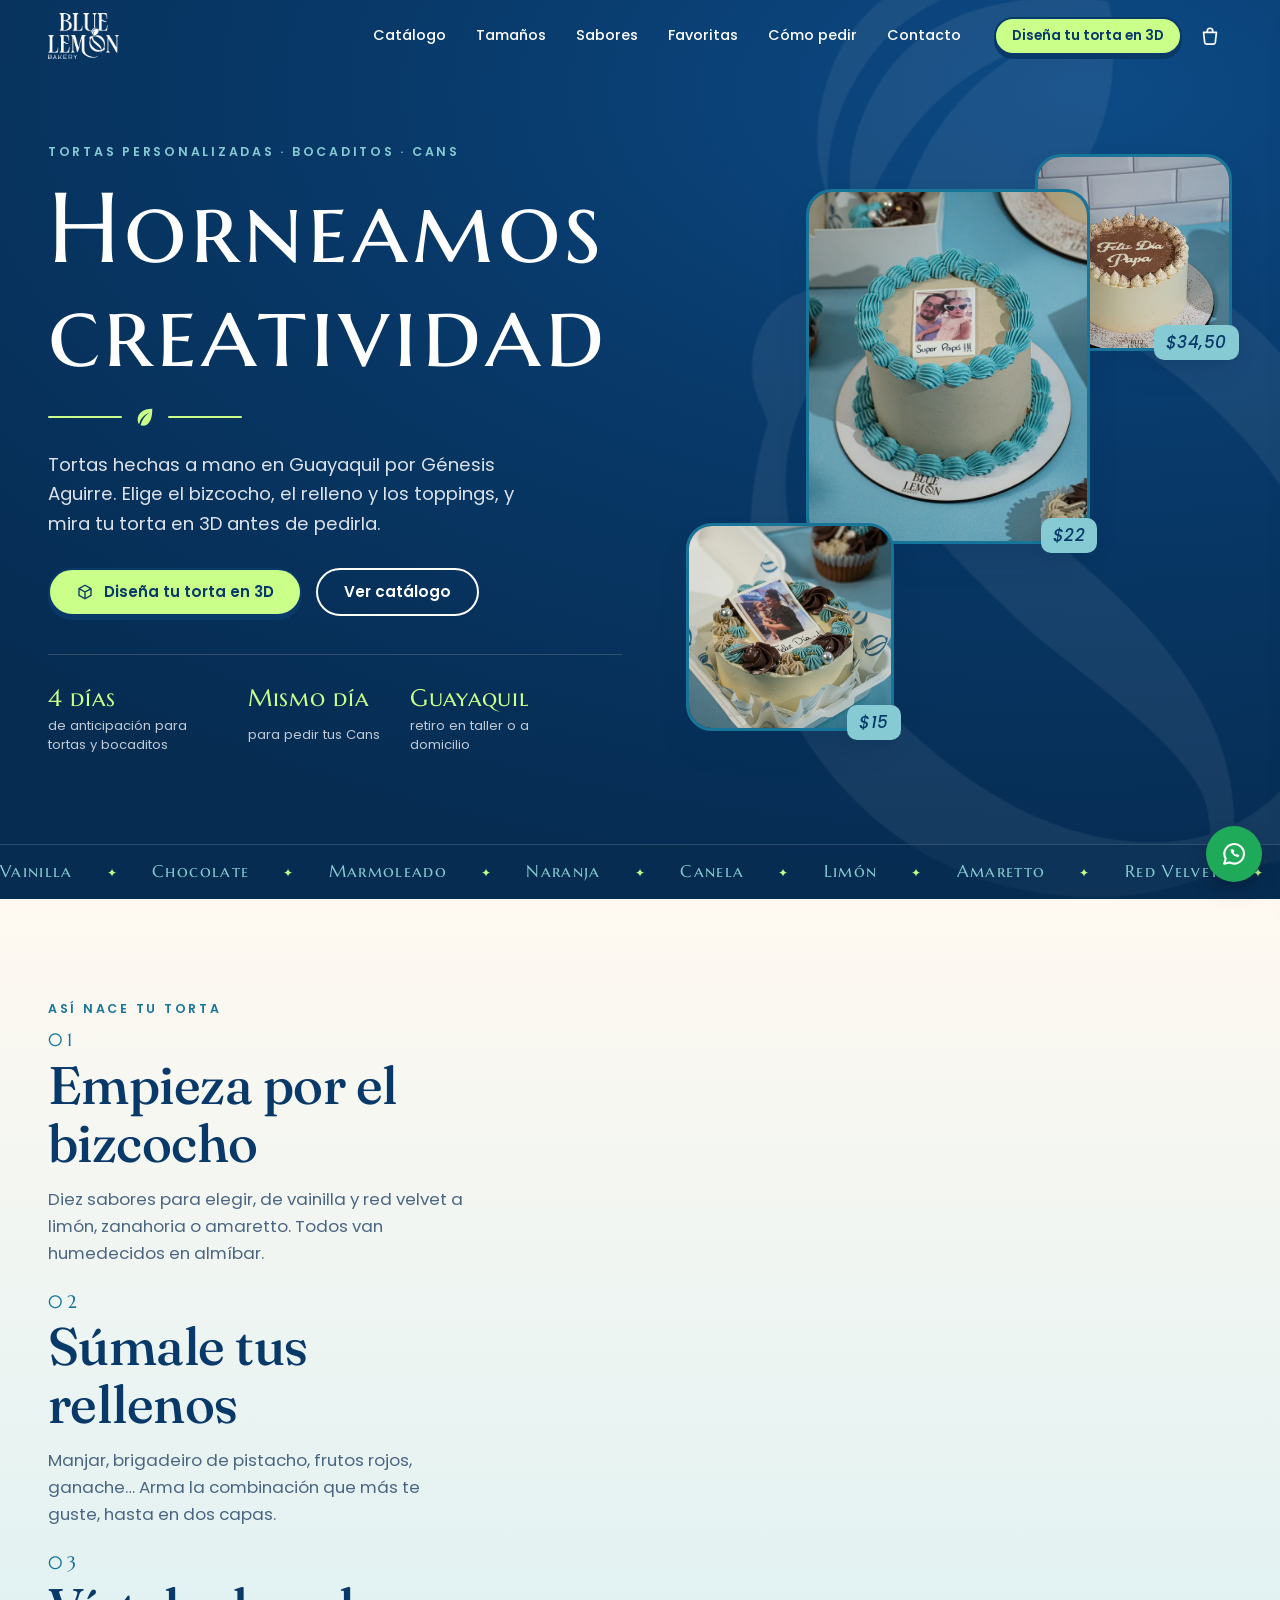
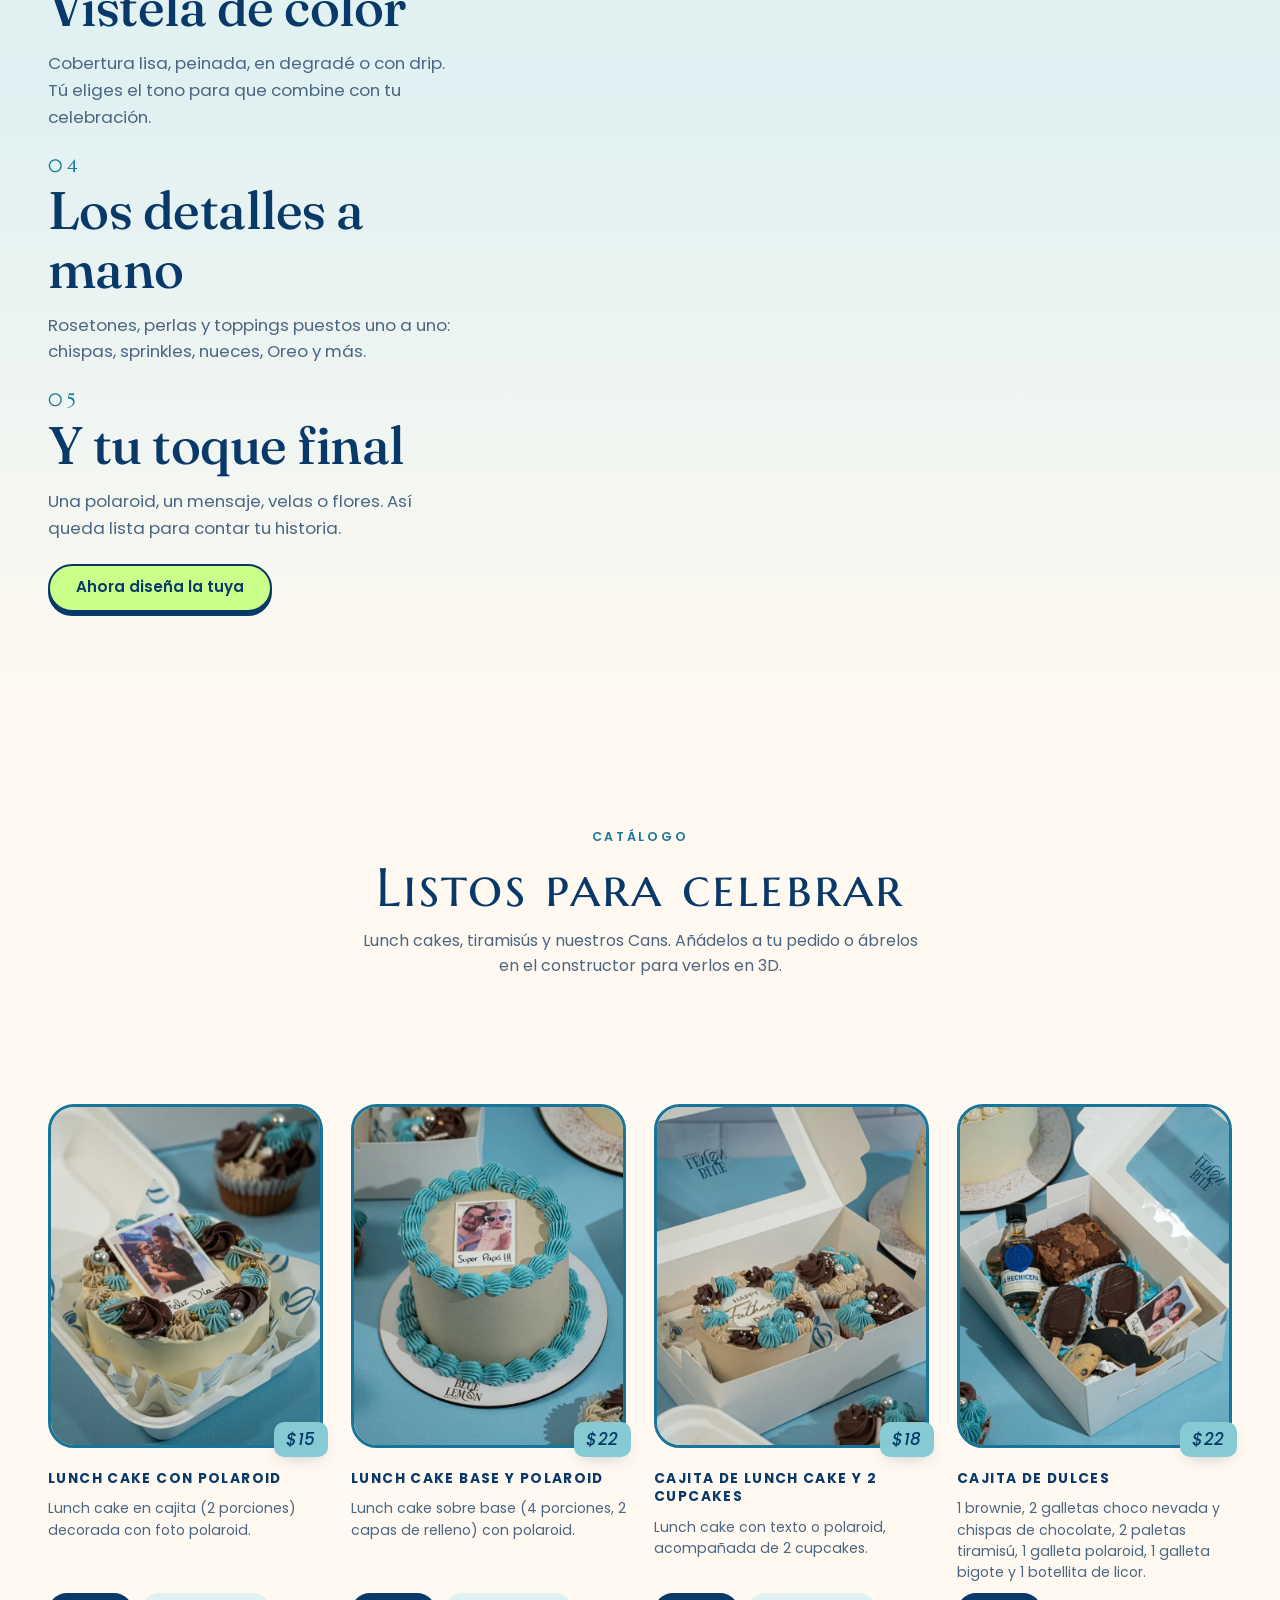
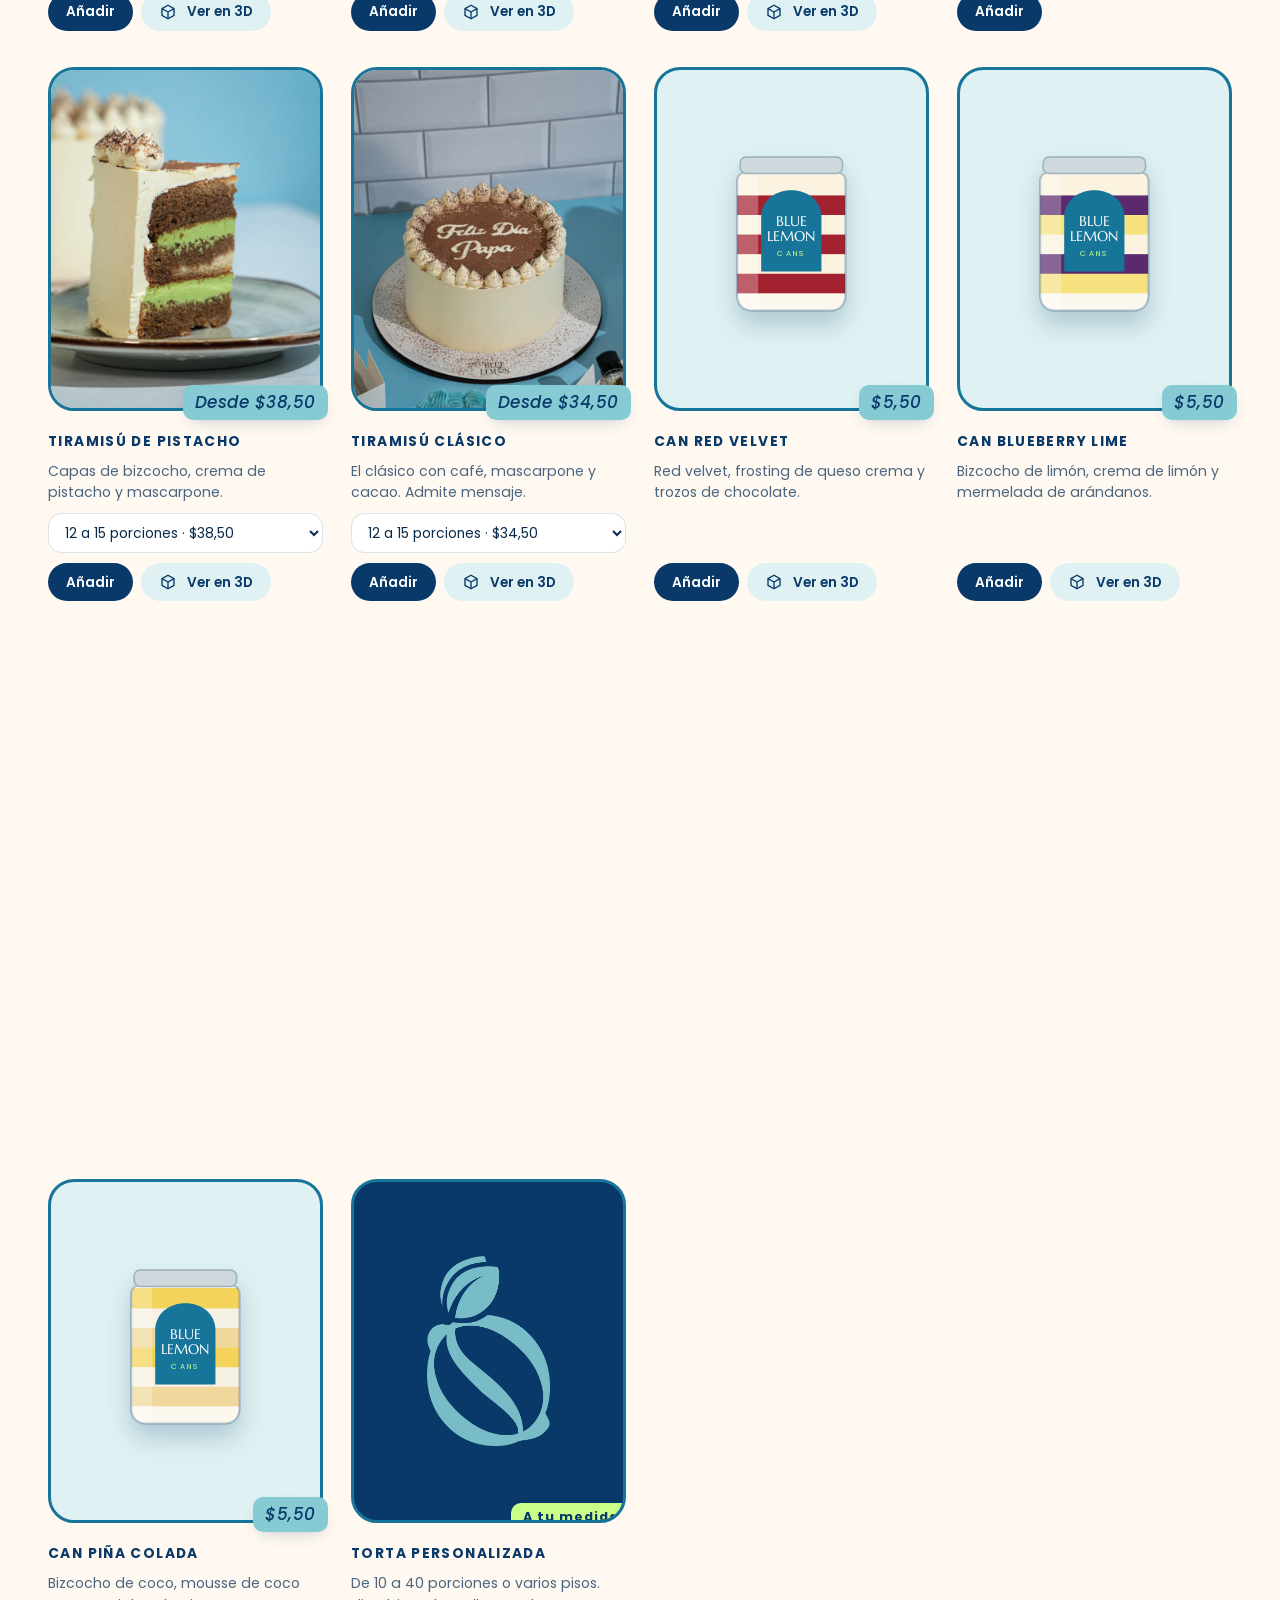
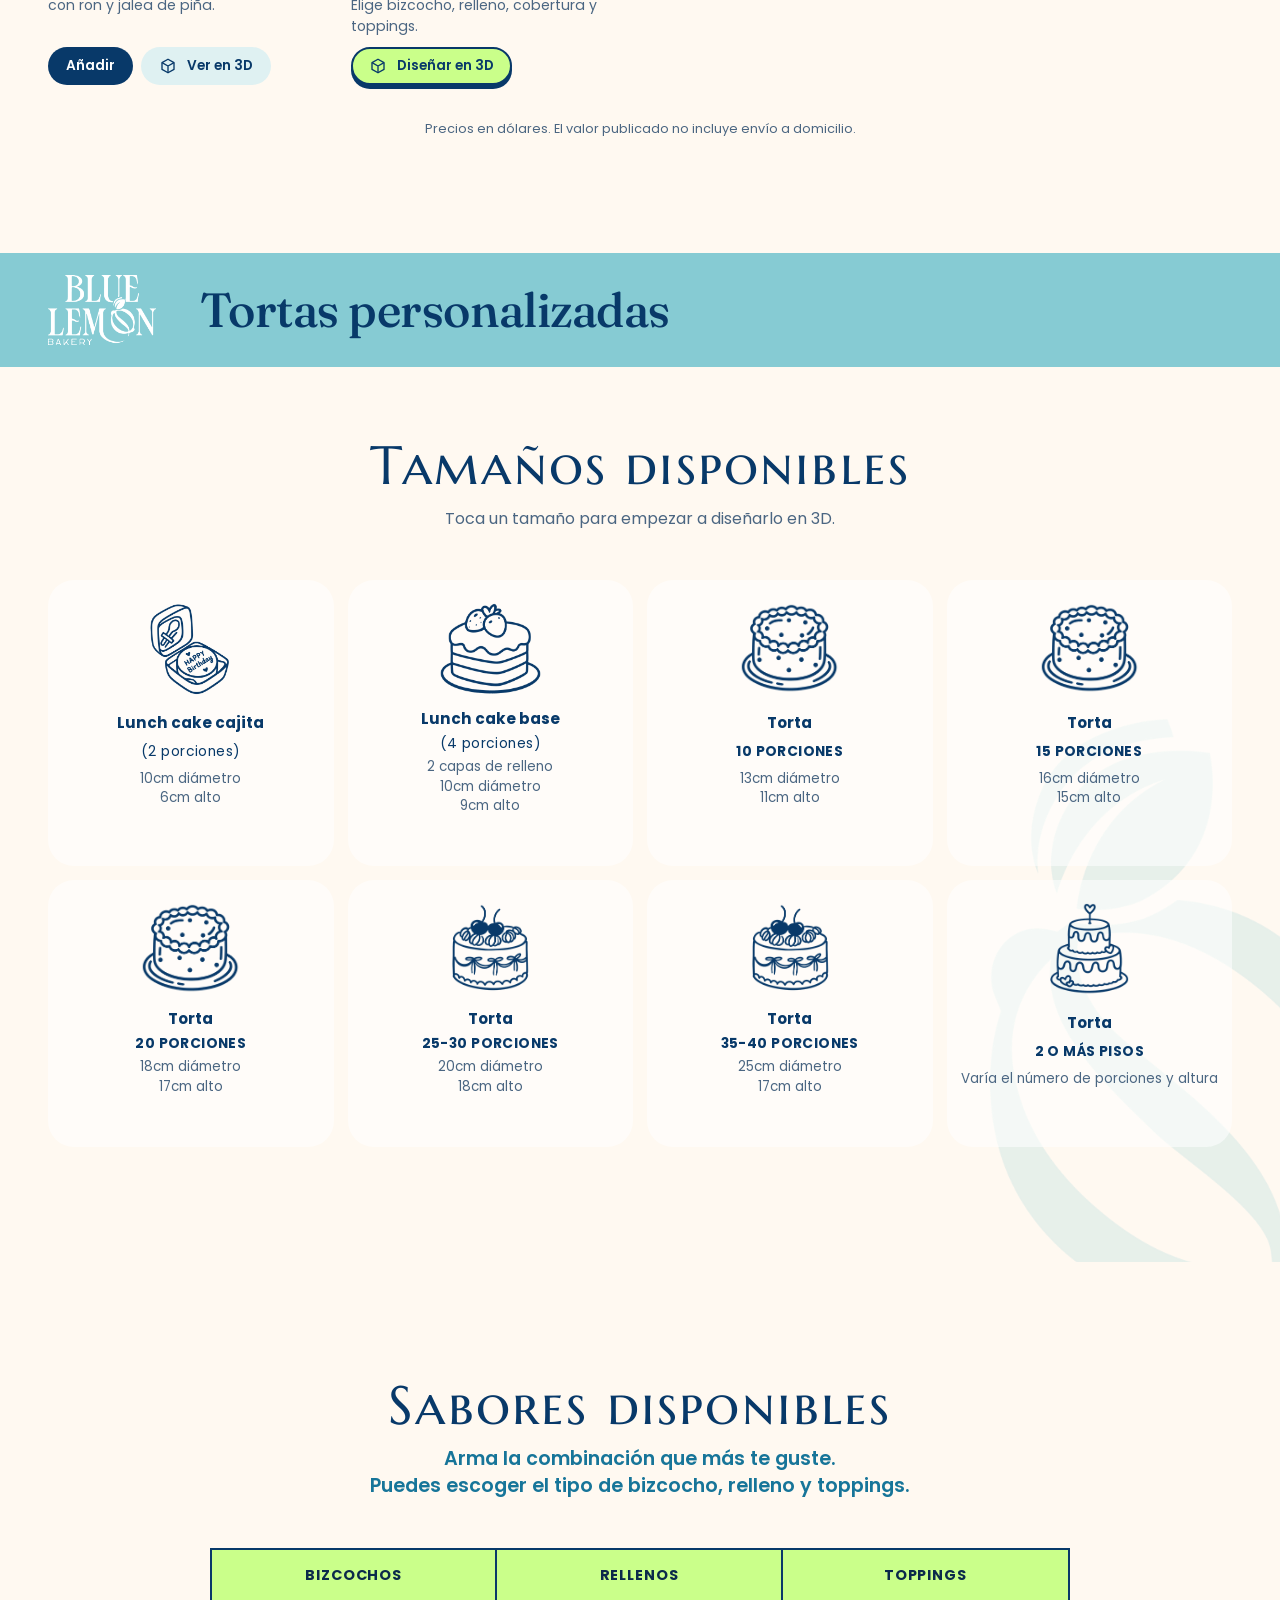
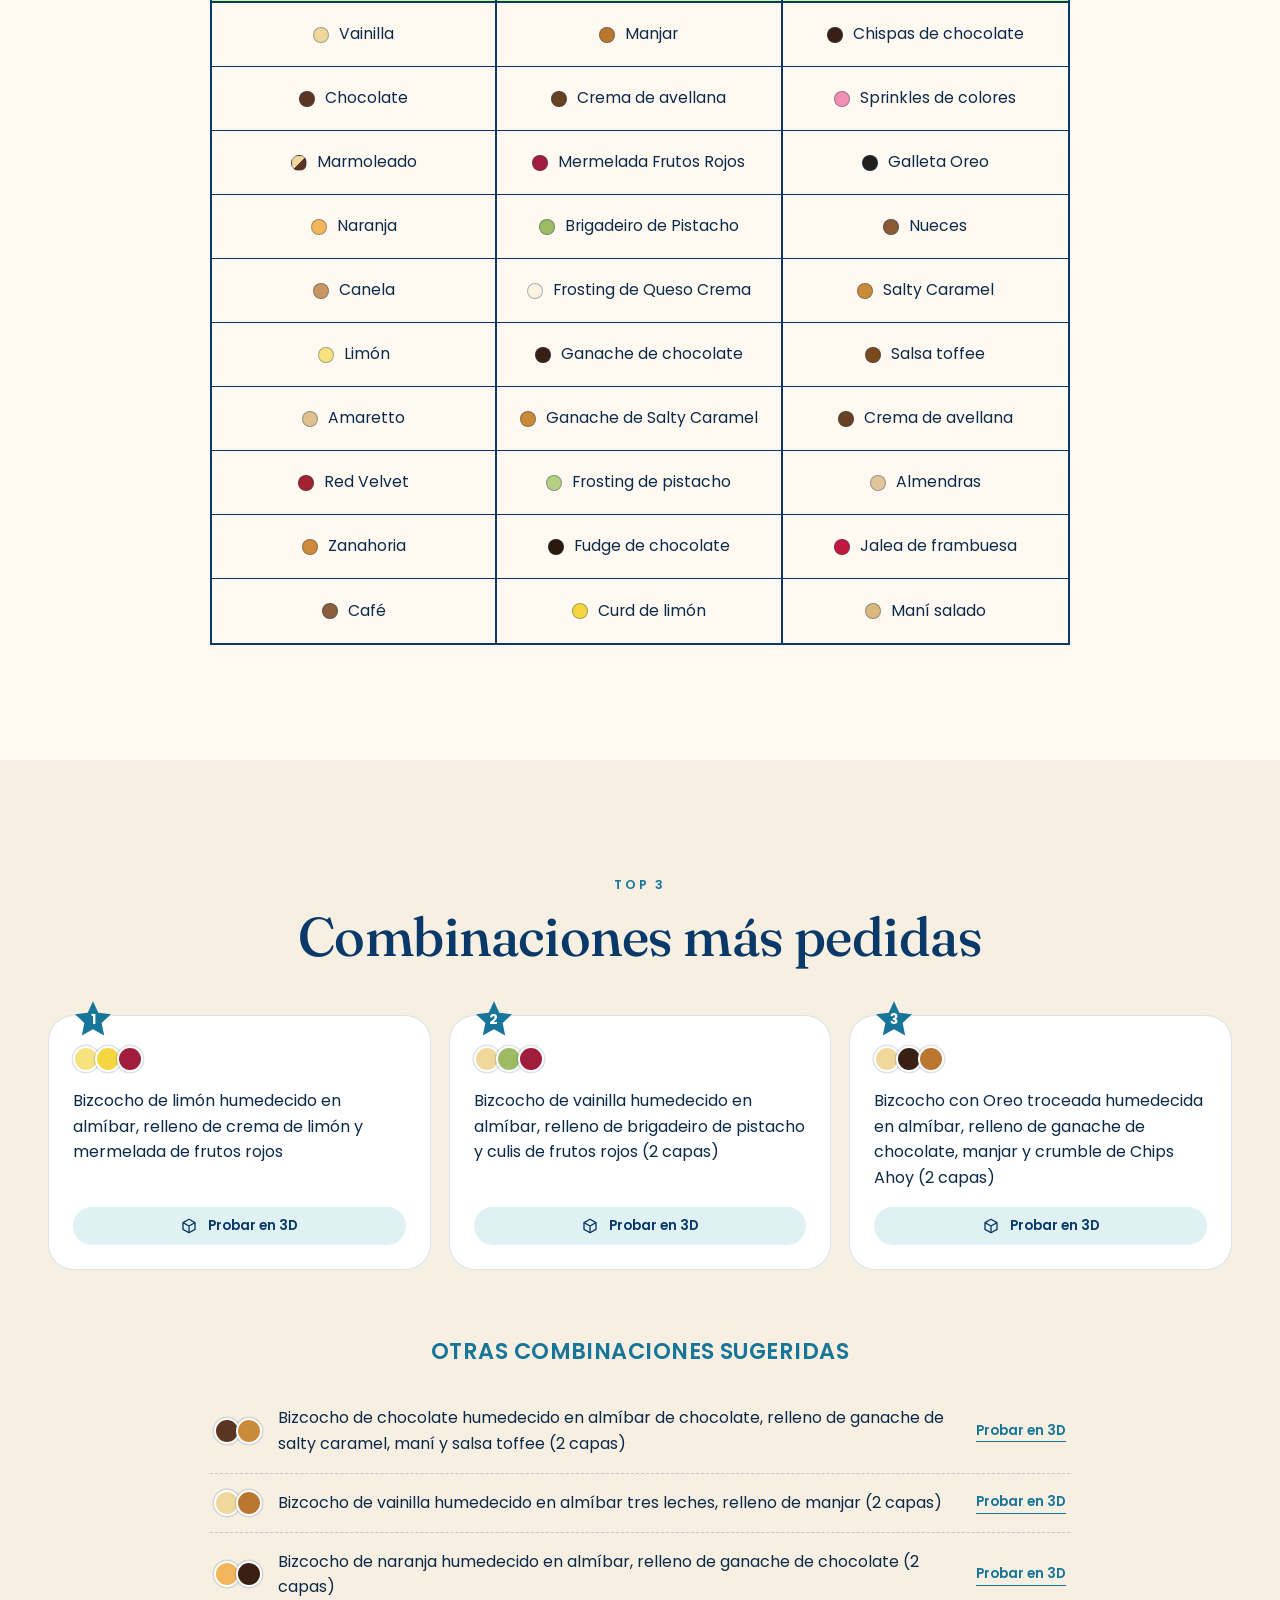
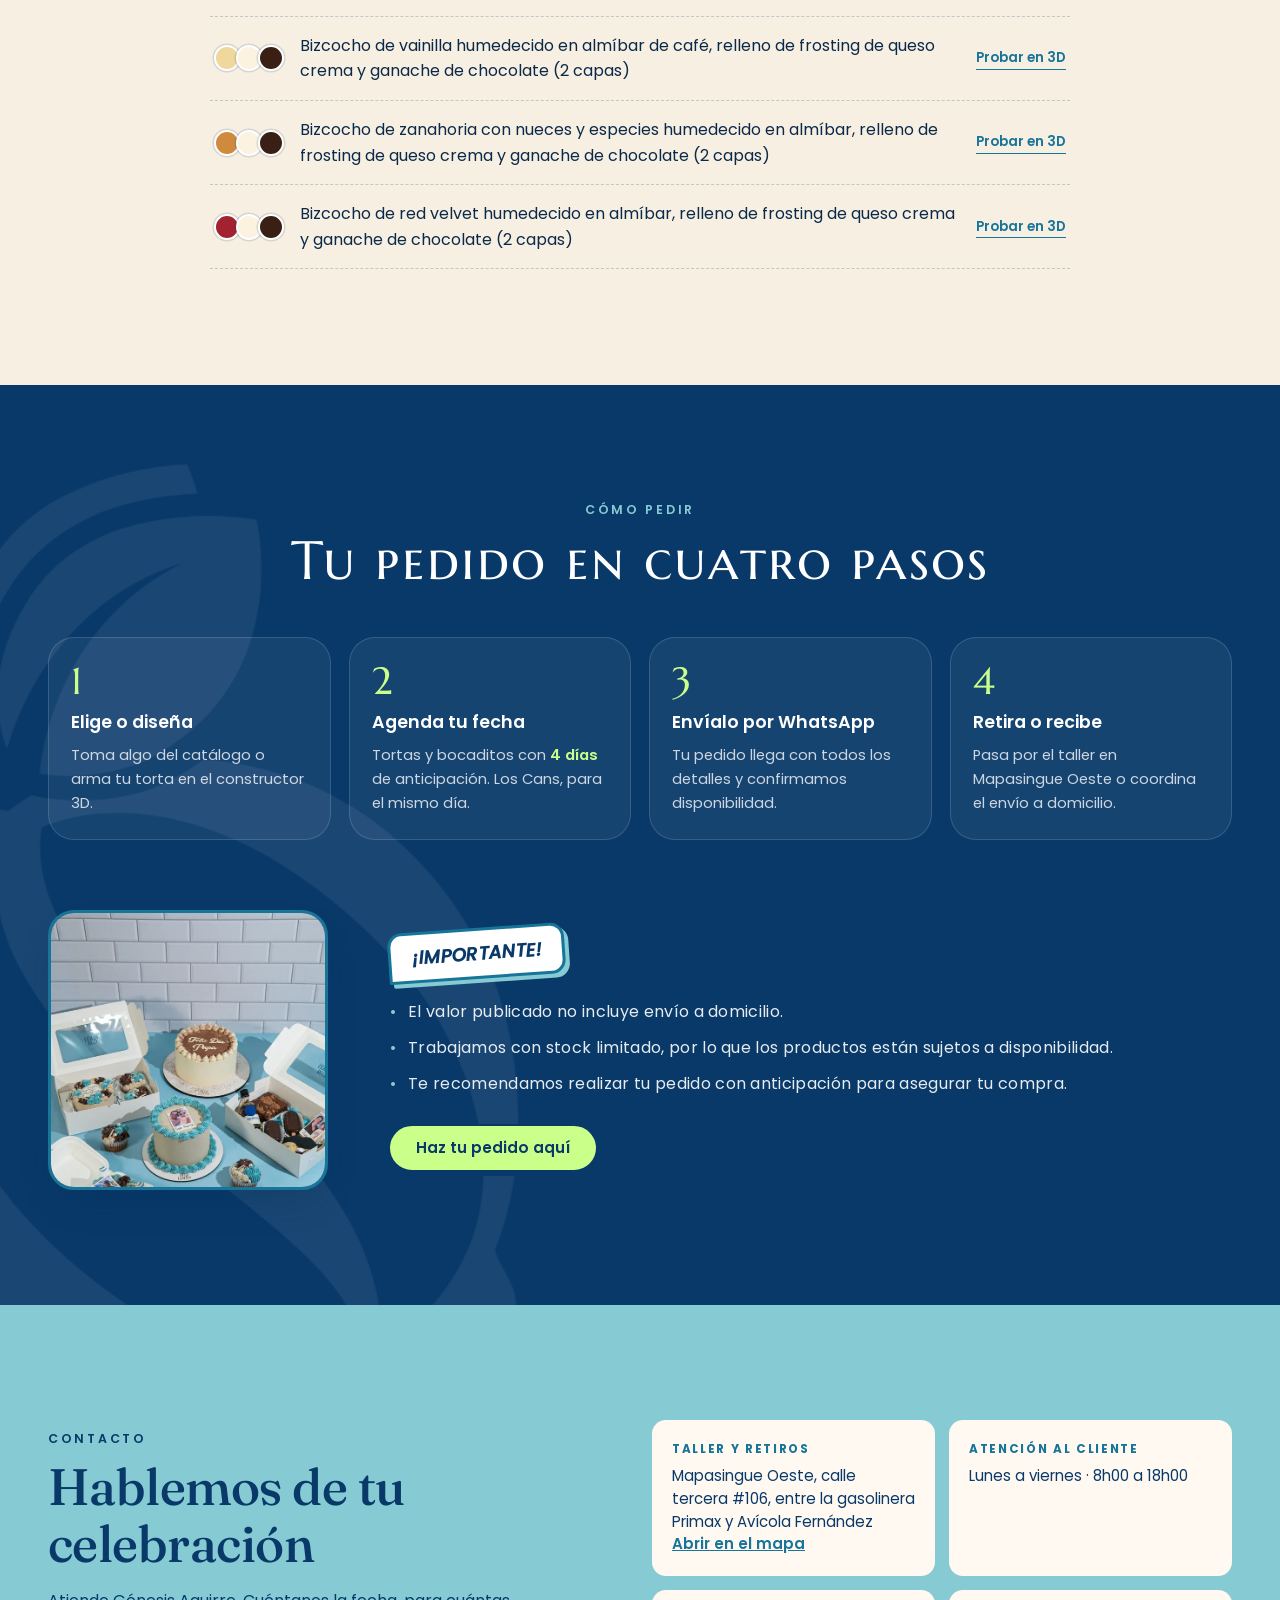
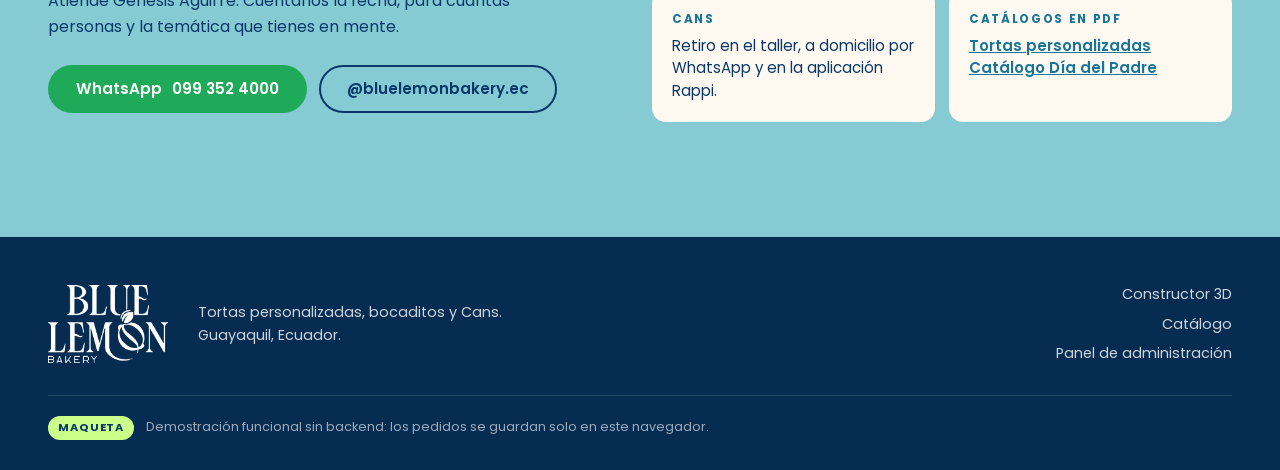
==== index.html @ b4bb8fca "Maqueta web de Blue Lemon Bakery: sitio, constructor 3D y panel admin Sitio estático sin backend par" ====
<!doctype html>
<html lang="es">
<head>
  <meta charset="utf-8">
  <meta name="viewport" content="width=device-width, initial-scale=1, viewport-fit=cover">
  <title>Blue Lemon Bakery · Tortas personalizadas en Guayaquil</title>
  <meta name="description" content="Tortas personalizadas, bocaditos y Cans hechos a mano en Guayaquil. Diseña tu torta en 3D y pídela por WhatsApp.">
  <meta name="theme-color" content="#083969">
  <meta property="og:title" content="Blue Lemon Bakery · Tortas personalizadas">
  <meta property="og:description" content="Diseña tu torta en 3D: bizcocho, relleno, cobertura y toppings. Guayaquil, Ecuador.">
  <meta property="og:image" content="assets/img/foto-coleccion.webp">
  <link rel="icon" href="assets/img/favicon.png">
  <link rel="stylesheet" href="assets/css/fonts.css">
  <link rel="stylesheet" href="assets/css/base.css">
  <link rel="stylesheet" href="assets/css/site.css">
  <script type="importmap">{ "imports": { "three": "./vendor/three/three.module.min.js" } }</script>
</head>
<body>
  <a class="sr-only" href="#catalogo">Saltar al catálogo</a>

  <header class="site-header" data-overlay>
    <div class="wrap">
      <a class="brand" href="index.html" aria-label="Blue Lemon Bakery, inicio">
        <img class="logo-white" src="assets/img/logo-white.png" alt="Blue Lemon Bakery" width="71" height="46">
        <img class="logo-navy" src="assets/img/logo-navy.png" alt="" width="71" height="46">
      </a>
      <nav class="nav" aria-label="Principal">
        <a href="#catalogo">Catálogo</a>
        <a href="#tamanos">Tamaños</a>
        <a href="#sabores">Sabores</a>
        <a href="#combinaciones">Favoritas</a>
        <a href="#pedir">Cómo pedir</a>
        <a href="#contacto">Contacto</a>
        <a class="btn btn-lime nav-cta" href="constructor.html">Diseña tu torta en 3D</a>
      </nav>
      <div class="header-actions">
        <a class="btn btn-lime btn-sm header-cta" href="constructor.html">Diseña tu torta en 3D</a>
        <button class="icon-btn" data-open-cart aria-label="Ver tu pedido">
          <svg viewBox="0 0 24 24" fill="none" stroke="currentColor" stroke-width="1.8" stroke-linecap="round" stroke-linejoin="round"><path d="M5 8h14l-1.2 11a2 2 0 0 1-2 1.8H8.2a2 2 0 0 1-2-1.8z"/><path d="M9 8V6.5a3 3 0 0 1 6 0V8"/></svg>
          <span class="cart-count" data-cart-count></span>
        </button>
        <button class="icon-btn menu-toggle" aria-label="Abrir menú" aria-expanded="false">
          <svg viewBox="0 0 24 24" fill="none" stroke="currentColor" stroke-width="2" stroke-linecap="round"><path d="M4 7h16M4 12h16M4 17h16"/></svg>
        </button>
      </div>
    </div>
  </header>

  <main>
    <!-- Portada -->
    <section class="hero" id="inicio">
      <img class="hero-mark" src="assets/img/mark-white.png" alt="" aria-hidden="true" data-parallax="0.18">
      <div class="wrap hero-grid">
        <div class="hero-copy">
          <p class="eyebrow hero-eyebrow">Tortas personalizadas · Bocaditos · Cans</p>
          <h1 class="caps">Horneamos<br>creatividad</h1>
          <div class="divider" aria-hidden="true">
            <svg viewBox="0 0 24 24" fill="currentColor"><path d="M20 3C10 3 4 8 4 15c0 2 .6 3.6 1.5 5C7 14 11 9.5 17 7c-5 3.5-8.5 8-9.8 14 .9.3 1.8.5 2.8.5 6 0 10-6 10-18.5z"/></svg>
          </div>
          <p class="hero-lead">Tortas hechas a mano en Guayaquil por Génesis Aguirre. Elige el bizcocho, el relleno y los toppings, y mira tu torta en 3D antes de pedirla.</p>
          <div class="hero-cta">
            <a class="btn btn-lime" href="constructor.html">
              <svg viewBox="0 0 24 24" fill="none" stroke="currentColor" stroke-width="1.8" stroke-linejoin="round"><path d="M12 3l8 4.5v9L12 21l-8-4.5v-9z"/><path d="M4 7.5l8 4.5 8-4.5M12 12v9"/></svg>
              Diseña tu torta en 3D
            </a>
            <a class="btn btn-ghost" href="#catalogo">Ver catálogo</a>
          </div>
          <ul class="hero-facts">
            <li><strong data-setting="anticipacion">4 días</strong><span>de anticipación para tortas y bocaditos</span></li>
            <li><strong>Mismo día</strong><span>para pedir tus Cans</span></li>
            <li><strong>Guayaquil</strong><span>retiro en taller o a domicilio</span></li>
          </ul>
        </div>
        <div class="hero-collage" aria-hidden="true">
          <figure class="frame frame-a" data-parallax="-0.06"><img src="assets/img/foto-lunchcake-base.webp" alt="" width="676" height="1200"><span class="price-tag">$22</span></figure>
          <figure class="frame frame-b" data-parallax="0.1"><img src="assets/img/foto-tiramisu-clasico.webp" alt="" width="676" height="1200"><span class="price-tag">$34,50</span></figure>
          <figure class="frame frame-c" data-parallax="-0.14"><img src="assets/img/foto-lunchcake-polaroid.webp" alt="" width="676" height="1200"><span class="price-tag">$15</span></figure>
        </div>
      </div>
      <div class="marquee" aria-hidden="true"><div class="marquee-track" id="marquee"></div></div>
    </section>

    <!-- Historia con scroll: la torta se arma en 3D -->
    <section class="story" id="como-nace" aria-label="Así nace tu torta">
      <div class="story-sticky">
        <div class="story-stage"><canvas id="story-canvas" aria-hidden="true"></canvas></div>
        <div class="wrap story-copy">
          <p class="eyebrow">Así nace tu torta</p>
          <div class="story-steps">
            <article class="story-step is-active">
              <span class="story-n caps">01</span>
              <h2 class="serif">Empieza por el bizcocho</h2>
              <p>Diez sabores para elegir, de vainilla y red velvet a limón, zanahoria o amaretto. Todos van humedecidos en almíbar.</p>
            </article>
            <article class="story-step">
              <span class="story-n caps">02</span>
              <h2 class="serif">Súmale tus rellenos</h2>
              <p>Manjar, brigadeiro de pistacho, frutos rojos, ganache… Arma la combinación que más te guste, hasta en dos capas.</p>
            </article>
            <article class="story-step">
              <span class="story-n caps">03</span>
              <h2 class="serif">Vístela de color</h2>
              <p>Cobertura lisa, peinada, en degradé o con drip. Tú eliges el tono para que combine con tu celebración.</p>
            </article>
            <article class="story-step">
              <span class="story-n caps">04</span>
              <h2 class="serif">Los detalles a mano</h2>
              <p>Rosetones, perlas y toppings puestos uno a uno: chispas, sprinkles, nueces, Oreo y más.</p>
            </article>
            <article class="story-step">
              <span class="story-n caps">05</span>
              <h2 class="serif">Y tu toque final</h2>
              <p>Una polaroid, un mensaje, velas o flores. Así queda lista para contar tu historia.</p>
              <a class="btn btn-lime" href="constructor.html">Ahora diseña la tuya</a>
            </article>
          </div>
          <div class="story-dots" aria-hidden="true"><i></i><i></i><i></i><i></i><i></i></div>
        </div>
        <p class="story-hint" aria-hidden="true">Sigue bajando <span>↓</span></p>
      </div>
    </section>

    <!-- Catálogo -->
    <section class="section" id="catalogo">
      <div class="wrap">
        <header class="section-head" data-reveal>
          <p class="eyebrow">Catálogo</p>
          <h2 class="caps">Listos para celebrar</h2>
          <p class="section-lead">Lunch cakes, tiramisús y nuestros Cans. Añádelos a tu pedido o ábrelos en el constructor para verlos en 3D.</p>
        </header>
        <div class="tabs" id="cat-tabs" role="tablist" aria-label="Categorías" data-reveal></div>
        <div class="grid-products" id="products"></div>
        <p class="note catalog-note" id="catalog-note"></p>
      </div>
    </section>

    <!-- Tamaños -->
    <section class="section section-sizes" id="tamanos">
      <div class="band">
        <div class="wrap band-inner">
          <img src="assets/img/logo-white.png" alt="" width="108" height="70">
          <h2 class="serif">Tortas personalizadas</h2>
        </div>
      </div>
      <div class="wrap">
        <header class="section-head" data-reveal>
          <h2 class="caps">Tamaños disponibles</h2>
          <p class="section-lead">Toca un tamaño para empezar a diseñarlo en 3D.</p>
        </header>
        <div class="grid-sizes" id="sizes"></div>
      </div>
      <img class="watermark" src="assets/img/mark-teal.png" alt="" aria-hidden="true">
    </section>

    <!-- Sabores -->
    <section class="section" id="sabores">
      <div class="wrap">
        <header class="section-head" data-reveal>
          <h2 class="caps">Sabores disponibles</h2>
          <p class="section-sub">Arma la combinación que más te guste.<br>Puedes escoger el tipo de bizcocho, relleno y toppings.</p>
        </header>
        <div class="flavor-table" id="flavors" data-reveal></div>
      </div>
    </section>

    <!-- Combinaciones -->
    <section class="section section-combos" id="combinaciones">
      <div class="wrap">
        <header class="section-head" data-reveal>
          <p class="eyebrow">Top 3</p>
          <h2 class="serif">Combinaciones más pedidas</h2>
        </header>
        <div class="grid-top" id="combos-top"></div>
        <h3 class="combos-title" data-reveal>Otras combinaciones sugeridas</h3>
        <ul class="combos-list" id="combos-more"></ul>
      </div>
    </section>

    <!-- Cómo pedir -->
    <section class="section section-navy" id="pedir">
      <img class="hero-mark" src="assets/img/mark-white.png" alt="" aria-hidden="true">
      <div class="wrap">
        <header class="section-head" data-reveal>
          <p class="eyebrow">Cómo pedir</p>
          <h2 class="caps">Tu pedido en cuatro pasos</h2>
        </header>
        <ol class="steps">
          <li data-reveal><span class="caps">1</span><h3>Elige o diseña</h3><p>Toma algo del catálogo o arma tu torta en el constructor 3D.</p></li>
          <li data-reveal><span class="caps">2</span><h3>Agenda tu fecha</h3><p>Tortas y bocaditos con <b data-setting="anticipacion">4 días</b> de anticipación. Los Cans, para el mismo día.</p></li>
          <li data-reveal><span class="caps">3</span><h3>Envíalo por WhatsApp</h3><p>Tu pedido llega con todos los detalles y confirmamos disponibilidad.</p></li>
          <li data-reveal><span class="caps">4</span><h3>Retira o recibe</h3><p>Pasa por el taller en Mapasingue Oeste o coordina el envío a domicilio.</p></li>
        </ol>
        <div class="important" data-reveal>
          <figure class="frame"><img src="assets/img/foto-coleccion.webp" alt="Lunch cakes, tiramisú y cajitas de Blue Lemon Bakery" width="630" height="1119" loading="lazy"></figure>
          <div>
            <span class="sticker">¡Importante!</span>
            <ul>
              <li>El valor publicado no incluye envío a domicilio.</li>
              <li>Trabajamos con stock limitado, por lo que los productos están sujetos a disponibilidad.</li>
              <li>Te recomendamos realizar tu pedido con anticipación para asegurar tu compra.</li>
              <li id="campaign-close" hidden></li>
            </ul>
            <a class="btn btn-lime" data-wa href="#" target="_blank" rel="noopener">Haz tu pedido aquí</a>
          </div>
        </div>
      </div>
    </section>

    <!-- Contacto -->
    <section class="section section-contact" id="contacto">
      <div class="wrap contact-grid">
        <div data-reveal>
          <p class="eyebrow">Contacto</p>
          <h2 class="serif">Hablemos de tu celebración</h2>
          <p class="section-lead">Atiende <span data-setting="chef">Génesis Aguirre</span>. Cuéntanos la fecha, para cuántas personas y la temática que tienes en mente.</p>
          <div class="contact-cta">
            <a class="btn btn-wa" data-wa href="#" target="_blank" rel="noopener">WhatsApp <span data-setting="whatsappDisplay">099 352 4000</span></a>
            <a class="btn btn-ghost" data-ig href="#" target="_blank" rel="noopener">Instagram</a>
          </div>
        </div>
        <dl class="contact-cards" data-reveal>
          <div><dt>Taller y retiros</dt><dd data-setting="direccion">Mapasingue Oeste, calle tercera #106, entre la gasolinera Primax y Avícola Fernández</dd><dd><a id="map-link" href="#" target="_blank" rel="noopener">Abrir en el mapa</a></dd></div>
          <div><dt>Atención al cliente</dt><dd data-setting="horario">Lunes a viernes · 8h00 a 18h00</dd></div>
          <div><dt>Cans</dt><dd>Retiro en el taller, a domicilio por WhatsApp y en la aplicación Rappi.</dd></div>
          <div><dt>Catálogos en PDF</dt><dd><a href="assets/catalogos/tortas-personalizadas.pdf" target="_blank" rel="noopener">Tortas personalizadas</a><br><a href="assets/catalogos/catalogo-dia-del-padre.pdf" target="_blank" rel="noopener">Catálogo Día del Padre</a></dd></div>
        </dl>
      </div>
    </section>
  </main>

  <footer class="site-footer">
    <div class="wrap footer-grid">
      <img src="assets/img/logo-white.png" alt="Blue Lemon Bakery" width="120" height="78" loading="lazy">
      <p>Tortas personalizadas, bocaditos y Cans.<br>Guayaquil, Ecuador.</p>
      <nav aria-label="Pie">
        <a href="constructor.html">Constructor 3D</a>
        <a href="#catalogo">Catálogo</a>
        <a href="admin.html">Panel de administración</a>
      </nav>
    </div>
    <div class="wrap footer-legal">
      <span class="demo-badge">Maqueta</span>
      <span>Demostración funcional sin backend: los pedidos se guardan solo en este navegador.</span>
    </div>
  </footer>

  <a class="fab-wa" data-wa href="#" target="_blank" rel="noopener" aria-label="Escribir por WhatsApp">
    <svg viewBox="0 0 24 24" fill="none" stroke="currentColor" stroke-width="1.8" stroke-linecap="round" stroke-linejoin="round"><path d="M3.6 20.4l1.3-4.3a8.4 8.4 0 1 1 3.2 3.1z"/><path d="M9.2 8.2c-.6 2.6 3 6.3 6.4 6.5l1.1-1.5-2-1.3-1 .8c-.9-.5-1.6-1.2-2.1-2.1l.8-1L11.1 7.7z" fill="currentColor" stroke="none"/></svg>
  </a>

  <script type="module" src="assets/js/site.js"></script>
</body>
</html>
---- assets/css/fonts.css ----
/* Tipografías alojadas en el sitio (Google Fonts, licencia OFL): Poppins, Marcellus SC, Fraunces y Dancing Script. */
/* latin-ext */
@font-face {
  font-family: 'Dancing Script';
  font-style: normal;
  font-weight: 700;
  font-display: swap;
  src: url(../fonts/dancing-script-normal-700-latin-ext.woff2) format('woff2');
  unicode-range: U+0100-02BA, U+02BD-02C5, U+02C7-02CC, U+02CE-02D7, U+02DD-02FF, U+0304, U+0308, U+0329, U+1D00-1DBF, U+1E00-1E9F, U+1EF2-1EFF, U+2020, U+20A0-20AB, U+20AD-20C4, U+2113, U+2C60-2C7F, U+A720-A7FF;
}
/* latin */
@font-face {
  font-family: 'Dancing Script';
  font-style: normal;
  font-weight: 700;
  font-display: swap;
  src: url(../fonts/dancing-script-normal-700-latin.woff2) format('woff2');
  unicode-range: U+0000-00FF, U+0131, U+0152-0153, U+02BB-02BC, U+02C6, U+02DA, U+02DC, U+0304, U+0308, U+0329, U+2000-206F, U+20AC, U+2122, U+2191, U+2193, U+2212, U+2215, U+FEFF, U+FFFD;
}
/* latin-ext */
@font-face {
  font-family: 'Fraunces';
  font-style: normal;
  font-weight: 500;
  font-display: swap;
  src: url(../fonts/fraunces-normal-500-latin-ext.woff2) format('woff2');
  unicode-range: U+0100-02BA, U+02BD-02C5, U+02C7-02CC, U+02CE-02D7, U+02DD-02FF, U+0304, U+0308, U+0329, U+1D00-1DBF, U+1E00-1E9F, U+1EF2-1EFF, U+2020, U+20A0-20AB, U+20AD-20C4, U+2113, U+2C60-2C7F, U+A720-A7FF;
}
/* latin */
@font-face {
  font-family: 'Fraunces';
  font-style: normal;
  font-weight: 500;
  font-display: swap;
  src: url(../fonts/fraunces-normal-500-latin.woff2) format('woff2');
  unicode-range: U+0000-00FF, U+0131, U+0152-0153, U+02BB-02BC, U+02C6, U+02DA, U+02DC, U+0304, U+0308, U+0329, U+2000-206F, U+20AC, U+2122, U+2191, U+2193, U+2212, U+2215, U+FEFF, U+FFFD;
}
/* latin-ext */
@font-face {
  font-family: 'Fraunces';
  font-style: normal;
  font-weight: 600;
  font-display: swap;
  src: url(../fonts/fraunces-normal-500-latin-ext.woff2) format('woff2');
  unicode-range: U+0100-02BA, U+02BD-02C5, U+02C7-02CC, U+02CE-02D7, U+02DD-02FF, U+0304, U+0308, U+0329, U+1D00-1DBF, U+1E00-1E9F, U+1EF2-1EFF, U+2020, U+20A0-20AB, U+20AD-20C4, U+2113, U+2C60-2C7F, U+A720-A7FF;
}
/* latin */
@font-face {
  font-family: 'Fraunces';
  font-style: normal;
  font-weight: 600;
  font-display: swap;
  src: url(../fonts/fraunces-normal-500-latin.woff2) format('woff2');
  unicode-range: U+0000-00FF, U+0131, U+0152-0153, U+02BB-02BC, U+02C6, U+02DA, U+02DC, U+0304, U+0308, U+0329, U+2000-206F, U+20AC, U+2122, U+2191, U+2193, U+2212, U+2215, U+FEFF, U+FFFD;
}
/* latin-ext */
@font-face {
  font-family: 'Marcellus SC';
  font-style: normal;
  font-weight: 400;
  font-display: swap;
  src: url(../fonts/marcellus-sc-normal-400-latin-ext.woff2) format('woff2');
  unicode-range: U+0100-02BA, U+02BD-02C5, U+02C7-02CC, U+02CE-02D7, U+02DD-02FF, U+0304, U+0308, U+0329, U+1D00-1DBF, U+1E00-1E9F, U+1EF2-1EFF, U+2020, U+20A0-20AB, U+20AD-20C4, U+2113, U+2C60-2C7F, U+A720-A7FF;
}
/* latin */
@font-face {
  font-family: 'Marcellus SC';
  font-style: normal;
  font-weight: 400;
  font-display: swap;
  src: url(../fonts/marcellus-sc-normal-400-latin.woff2) format('woff2');
  unicode-range: U+0000-00FF, U+0131, U+0152-0153, U+02BB-02BC, U+02C6, U+02DA, U+02DC, U+0304, U+0308, U+0329, U+2000-206F, U+20AC, U+2122, U+2191, U+2193, U+2212, U+2215, U+FEFF, U+FFFD;
}
/* latin-ext */
@font-face {
  font-family: 'Poppins';
  font-style: italic;
  font-weight: 500;
  font-display: swap;
  src: url(../fonts/poppins-italic-500-latin-ext.woff2) format('woff2');
  unicode-range: U+0100-02BA, U+02BD-02C5, U+02C7-02CC, U+02CE-02D7, U+02DD-02FF, U+0304, U+0308, U+0329, U+1D00-1DBF, U+1E00-1E9F, U+1EF2-1EFF, U+2020, U+20A0-20AB, U+20AD-20C4, U+2113, U+2C60-2C7F, U+A720-A7FF;
}
/* latin */
@font-face {
  font-family: 'Poppins';
  font-style: italic;
  font-weight: 500;
  font-display: swap;
  src: url(../fonts/poppins-italic-500-latin.woff2) format('woff2');
  unicode-range: U+0000-00FF, U+0131, U+0152-0153, U+02BB-02BC, U+02C6, U+02DA, U+02DC, U+0304, U+0308, U+0329, U+2000-206F, U+20AC, U+2122, U+2191, U+2193, U+2212, U+2215, U+FEFF, U+FFFD;
}
/* latin-ext */
@font-face {
  font-family: 'Poppins';
  font-style: normal;
  font-weight: 400;
  font-display: swap;
  src: url(../fonts/poppins-normal-400-latin-ext.woff2) format('woff2');
  unicode-range: U+0100-02BA, U+02BD-02C5, U+02C7-02CC, U+02CE-02D7, U+02DD-02FF, U+0304, U+0308, U+0329, U+1D00-1DBF, U+1E00-1E9F, U+1EF2-1EFF, U+2020, U+20A0-20AB, U+20AD-20C4, U+2113, U+2C60-2C7F, U+A720-A7FF;
}
/* latin */
@font-face {
  font-family: 'Poppins';
  font-style: normal;
  font-weight: 400;
  font-display: swap;
  src: url(../fonts/poppins-normal-400-latin.woff2) format('woff2');
  unicode-range: U+0000-00FF, U+0131, U+0152-0153, U+02BB-02BC, U+02C6, U+02DA, U+02DC, U+0304, U+0308, U+0329, U+2000-206F, U+20AC, U+2122, U+2191, U+2193, U+2212, U+2215, U+FEFF, U+FFFD;
}
/* latin-ext */
@font-face {
  font-family: 'Poppins';
  font-style: normal;
  font-weight: 500;
  font-display: swap;
  src: url(../fonts/poppins-normal-500-latin-ext.woff2) format('woff2');
  unicode-range: U+0100-02BA, U+02BD-02C5, U+02C7-02CC, U+02CE-02D7, U+02DD-02FF, U+0304, U+0308, U+0329, U+1D00-1DBF, U+1E00-1E9F, U+1EF2-1EFF, U+2020, U+20A0-20AB, U+20AD-20C4, U+2113, U+2C60-2C7F, U+A720-A7FF;
}
/* latin */
@font-face {
  font-family: 'Poppins';
  font-style: normal;
  font-weight: 500;
  font-display: swap;
  src: url(../fonts/poppins-normal-500-latin.woff2) format('woff2');
  unicode-range: U+0000-00FF, U+0131, U+0152-0153, U+02BB-02BC, U+02C6, U+02DA, U+02DC, U+0304, U+0308, U+0329, U+2000-206F, U+20AC, U+2122, U+2191, U+2193, U+2212, U+2215, U+FEFF, U+FFFD;
}
/* latin-ext */
@font-face {
  font-family: 'Poppins';
  font-style: normal;
  font-weight: 600;
  font-display: swap;
  src: url(../fonts/poppins-normal-600-latin-ext.woff2) format('woff2');
  unicode-range: U+0100-02BA, U+02BD-02C5, U+02C7-02CC, U+02CE-02D7, U+02DD-02FF, U+0304, U+0308, U+0329, U+1D00-1DBF, U+1E00-1E9F, U+1EF2-1EFF, U+2020, U+20A0-20AB, U+20AD-20C4, U+2113, U+2C60-2C7F, U+A720-A7FF;
}
/* latin */
@font-face {
  font-family: 'Poppins';
  font-style: normal;
  font-weight: 600;
  font-display: swap;
  src: url(../fonts/poppins-normal-600-latin.woff2) format('woff2');
  unicode-range: U+0000-00FF, U+0131, U+0152-0153, U+02BB-02BC, U+02C6, U+02DA, U+02DC, U+0304, U+0308, U+0329, U+2000-206F, U+20AC, U+2122, U+2191, U+2193, U+2212, U+2215, U+FEFF, U+FFFD;
}
/* latin-ext */
@font-face {
  font-family: 'Poppins';
  font-style: normal;
  font-weight: 700;
  font-display: swap;
  src: url(../fonts/poppins-normal-700-latin-ext.woff2) format('woff2');
  unicode-range: U+0100-02BA, U+02BD-02C5, U+02C7-02CC, U+02CE-02D7, U+02DD-02FF, U+0304, U+0308, U+0329, U+1D00-1DBF, U+1E00-1E9F, U+1EF2-1EFF, U+2020, U+20A0-20AB, U+20AD-20C4, U+2113, U+2C60-2C7F, U+A720-A7FF;
}
/* latin */
@font-face {
  font-family: 'Poppins';
  font-style: normal;
  font-weight: 700;
  font-display: swap;
  src: url(../fonts/poppins-normal-700-latin.woff2) format('woff2');
  unicode-range: U+0000-00FF, U+0131, U+0152-0153, U+02BB-02BC, U+02C6, U+02DA, U+02DC, U+0304, U+0308, U+0329, U+2000-206F, U+20AC, U+2122, U+2191, U+2193, U+2212, U+2215, U+FEFF, U+FFFD;
}
---- assets/css/base.css ----
/* Blue Lemon Bakery — base compartida: tokens de marca, tipografía, botones, formularios, cajón y modal. */

:root {
  --navy: #083969;
  --navy-deep: #062c52;
  --navy-soft: #0d4a85;
  --blue: #177599;
  --teal: #86cbd3;
  --teal-100: #dff1f2;
  --teal-200: #c4e6e9;
  --cream: #fff9f1;
  --cream-2: #f7efe2;
  --lime: #caff8a;
  --lime-deep: #b4ef6a;
  --ink: #0b2a4a;
  --muted: #4b6682;
  --line: rgba(8, 57, 105, 0.14);
  --danger: #b3261e;
  --white: #fff;

  --font-body: 'Poppins', system-ui, -apple-system, 'Segoe UI', sans-serif;
  --font-caps: 'Marcellus SC', 'Marcellus', Georgia, serif;
  --font-serif: 'Fraunces', Georgia, serif;

  --radius: 26px;
  --radius-sm: 14px;
  --shadow: 0 18px 40px -18px rgba(6, 44, 82, 0.35);
  --shadow-sm: 0 6px 18px -8px rgba(6, 44, 82, 0.3);
  --header-h: 72px;
  --gutter: clamp(18px, 4vw, 48px);
  --max: 1200px;
  --ease: cubic-bezier(0.22, 1, 0.36, 1);
}

*, *::before, *::after { box-sizing: border-box; }
html { scroll-behavior: smooth; -webkit-text-size-adjust: 100%; }
body {
  margin: 0;
  font-family: var(--font-body);
  font-size: 16px;
  line-height: 1.6;
  color: var(--ink);
  background: var(--cream);
  -webkit-font-smoothing: antialiased;
}
img, svg, canvas { display: block; max-width: 100%; }
a { color: inherit; }
button, input, select, textarea { font: inherit; color: inherit; }
button { cursor: pointer; }
h1, h2, h3, h4, p { margin: 0; }
ul, ol { margin: 0; padding: 0; list-style: none; }
[hidden] { display: none !important; }
:focus-visible { outline: 3px solid var(--blue); outline-offset: 3px; border-radius: 6px; }

.wrap { width: min(100% - var(--gutter) * 2, var(--max)); margin-inline: auto; }
.sr-only { position: absolute; width: 1px; height: 1px; overflow: hidden; clip-path: inset(50%); white-space: nowrap; }

/* Tipografía de marca */
.caps { font-family: var(--font-caps); font-weight: 400; letter-spacing: 0.04em; line-height: 1.05; }
.serif { font-family: var(--font-serif); font-weight: 500; letter-spacing: -0.01em; line-height: 1.1; }
.eyebrow { font-size: 0.78rem; font-weight: 600; letter-spacing: 0.22em; text-transform: uppercase; color: var(--blue); }
.label-caps { font-weight: 700; font-size: 0.82rem; letter-spacing: 0.12em; text-transform: uppercase; }

/* Separador del catálogo: línea — hoja — línea */
.divider { display: flex; align-items: center; gap: 12px; color: var(--lime); }
.divider::before, .divider::after { content: ''; height: 2px; width: 74px; background: currentColor; border-radius: 2px; }
.divider svg { width: 22px; height: 22px; }

/* Botones */
.btn {
  display: inline-flex; align-items: center; justify-content: center; gap: 10px;
  min-height: 48px; padding: 0 26px;
  border: 2px solid transparent; border-radius: 999px;
  font-weight: 600; font-size: 0.95rem; text-decoration: none; white-space: nowrap;
  transition: transform 0.25s var(--ease), box-shadow 0.25s var(--ease), background 0.2s, color 0.2s, border-color 0.2s;
}
.btn:hover { transform: translateY(-2px); }
.btn:active { transform: translateY(0); }
.btn svg { width: 18px; height: 18px; flex: none; }
.btn-lime { background: var(--lime); color: var(--navy); border-color: var(--navy); box-shadow: 0 4px 0 var(--navy); }
.btn-lime:hover { box-shadow: 0 6px 0 var(--navy); background: var(--lime-deep); }
.btn-lime:active { box-shadow: 0 2px 0 var(--navy); transform: translateY(2px); }
.btn-navy { background: var(--navy); color: var(--white); }
.btn-navy:hover { background: var(--navy-soft); box-shadow: var(--shadow-sm); }
.btn-ghost { border-color: currentColor; background: transparent; }
.btn-ghost:hover { background: rgba(134, 203, 211, 0.18); }
.btn-soft { background: var(--teal-100); color: var(--navy); }
.btn-soft:hover { background: var(--teal-200); }
.btn-wa { background: #1faa59; color: #fff; }
.btn-wa:hover { background: #17924a; }
.btn-sm { min-height: 38px; padding: 0 16px; font-size: 0.85rem; }
.btn-block { width: 100%; white-space: normal; text-align: center; padding-block: 10px; line-height: 1.25; }
.btn[disabled] { opacity: 0.5; pointer-events: none; }
.icon-btn {
  display: inline-grid; place-items: center; width: 44px; height: 44px; border-radius: 50%;
  border: 0; background: transparent; position: relative; transition: background 0.2s;
}
.icon-btn:hover { background: rgba(134, 203, 211, 0.25); }
.icon-btn svg { width: 22px; height: 22px; }

/* Etiqueta de precio del catálogo */
.price-tag {
  display: inline-block; padding: 4px 12px; border-radius: 10px;
  background: var(--teal); color: var(--navy); font-style: italic; font-weight: 500; letter-spacing: 0.03em;
}

/* Cabecera */
.site-header {
  position: fixed; inset: 0 0 auto 0; z-index: 50; height: var(--header-h);
  display: flex; align-items: center;
  color: var(--white);
  transition: background 0.3s, box-shadow 0.3s, color 0.3s;
}
.site-header .wrap { display: flex; align-items: center; gap: 20px; }
.site-header.is-solid { background: rgba(255, 249, 241, 0.92); backdrop-filter: blur(14px); color: var(--navy); box-shadow: 0 1px 0 var(--line); }
.brand { display: flex; align-items: center; flex: none; }
.brand img { height: 46px; width: auto; }
.brand .logo-navy { display: none; }
.is-solid .brand .logo-navy { display: block; }
.is-solid .brand .logo-white { display: none; }
.nav { display: flex; gap: 4px; margin-left: auto; }
.nav a { padding: 8px 13px; border-radius: 999px; text-decoration: none; font-size: 0.9rem; font-weight: 500; transition: background 0.2s; }
.nav a:hover, .nav a[aria-current='page'] { background: rgba(134, 203, 211, 0.28); }
.header-actions { display: flex; align-items: center; gap: 6px; }
.cart-count {
  position: absolute; top: 2px; right: 0; min-width: 19px; height: 19px; padding: 0 5px;
  border-radius: 999px; background: var(--lime); color: var(--navy); border: 1.5px solid var(--navy);
  font-size: 0.68rem; font-weight: 700; display: grid; place-items: center; line-height: 1;
}
.cart-count:empty { display: none; }
.menu-toggle { display: none; }

@media (max-width: 980px) {
  .header-actions { margin-left: auto; }
  .menu-toggle { display: inline-grid; }
  .header-cta { display: none; }
  .nav {
    position: fixed; inset: var(--header-h) 0 auto 0; margin: 0; padding: 14px var(--gutter) 26px;
    flex-direction: column; gap: 2px; background: var(--cream); color: var(--navy);
    box-shadow: var(--shadow); border-bottom-left-radius: var(--radius); border-bottom-right-radius: var(--radius);
    transform: translateY(-12px); opacity: 0; visibility: hidden; transition: 0.25s var(--ease);
  }
  .nav a { padding: 13px 14px; font-size: 1.02rem; }
  .nav.is-open { transform: none; opacity: 1; visibility: visible; }
  .nav .nav-cta { display: flex; margin-top: 10px; }
}
@media (min-width: 981px) { .nav .nav-cta { display: none; } }

/* Formularios */
.field { display: grid; gap: 6px; }
.field > span { font-size: 0.8rem; font-weight: 600; color: var(--muted); }
.input, .select, .textarea {
  width: 100%; min-height: 46px; padding: 10px 14px;
  border: 1.5px solid var(--line); border-radius: var(--radius-sm); background: var(--white);
  transition: border-color 0.2s, box-shadow 0.2s;
}
.textarea { min-height: 84px; resize: vertical; }
.input:focus, .select:focus, .textarea:focus { outline: 0; border-color: var(--blue); box-shadow: 0 0 0 4px rgba(23, 117, 153, 0.15); }
.form-grid { display: grid; gap: 14px; grid-template-columns: 1fr 1fr; }
.form-grid .full { grid-column: 1 / -1; }
@media (max-width: 560px) { .form-grid { grid-template-columns: 1fr; } }

.seg { display: inline-flex; padding: 4px; gap: 4px; background: var(--teal-100); border-radius: 999px; }
.seg button { border: 0; background: transparent; padding: 8px 16px; border-radius: 999px; font-weight: 600; font-size: 0.86rem; color: var(--navy); }
.seg button[aria-pressed='true'] { background: var(--navy); color: #fff; }

/* Cajón lateral y modal */
.scrim { position: fixed; inset: 0; z-index: 80; background: rgba(6, 44, 82, 0.5); opacity: 0; visibility: hidden; transition: 0.3s; }
.scrim.is-open { opacity: 1; visibility: visible; }
.drawer {
  position: fixed; z-index: 90; inset: 0 0 0 auto; width: min(440px, 100%);
  background: var(--cream); display: flex; flex-direction: column;
  transform: translateX(104%); transition: transform 0.4s var(--ease); box-shadow: var(--shadow);
}
.drawer.is-open { transform: none; }
.drawer-head { display: flex; align-items: center; justify-content: space-between; padding: 18px 22px; border-bottom: 1px solid var(--line); }
.drawer-head h2 { font-size: 1.5rem; }
.drawer-body { flex: 1; overflow: auto; padding: 18px 22px; overscroll-behavior: contain; }
.drawer-foot { padding: 18px 22px calc(18px + env(safe-area-inset-bottom)); border-top: 1px solid var(--line); background: var(--white); display: grid; gap: 12px; }

.modal {
  position: fixed; z-index: 95; inset: 0; display: grid; place-items: center; padding: 16px;
  opacity: 0; visibility: hidden; transition: 0.25s;
}
.modal.is-open { opacity: 1; visibility: visible; }
.modal-card {
  width: min(620px, 100%); max-height: calc(100dvh - 32px); overflow: auto;
  background: var(--cream); border-radius: var(--radius); box-shadow: var(--shadow); padding: clamp(20px, 4vw, 34px);
  transform: translateY(16px) scale(0.98); transition: transform 0.35s var(--ease);
}
.modal.is-open .modal-card { transform: none; }
.modal-head { display: flex; align-items: flex-start; justify-content: space-between; gap: 12px; margin-bottom: 18px; }
.modal-head h2 { font-size: 1.7rem; }

/* Carrito */
.cart-item { display: grid; grid-template-columns: 64px 1fr auto; gap: 14px; padding: 14px 0; border-bottom: 1px dashed var(--line); align-items: start; }
.cart-thumb { width: 64px; height: 76px; border-radius: 14px; overflow: hidden; background: var(--teal-100); border: 2px solid var(--blue); display: grid; place-items: center; }
.cart-thumb img { width: 100%; height: 100%; object-fit: cover; }
.cart-thumb .can-svg { width: 46px; }
.cart-thumb .cake-glyph { width: 38px; color: var(--navy); }
.cart-item h3 { font-size: 0.95rem; line-height: 1.3; }
.cart-item small { display: block; color: var(--muted); font-size: 0.78rem; line-height: 1.45; }
.qty { display: inline-flex; align-items: center; gap: 2px; margin-top: 8px; border: 1.5px solid var(--line); border-radius: 999px; background: #fff; }
.qty button { width: 30px; height: 30px; border: 0; background: none; border-radius: 50%; font-weight: 700; }
.qty span { min-width: 22px; text-align: center; font-weight: 600; font-size: 0.9rem; }
.cart-total { display: flex; justify-content: space-between; align-items: baseline; font-weight: 600; }
.cart-total strong { font-size: 1.5rem; }
.note { font-size: 0.8rem; color: var(--muted); line-height: 1.5; }
.empty { text-align: center; padding: 40px 10px; color: var(--muted); }
.empty img { width: 70px; margin: 0 auto 14px; opacity: 0.5; }

/* Aviso flotante */
.toast {
  position: fixed; z-index: 120; left: 50%; bottom: 26px; transform: translate(-50%, 30px);
  background: var(--navy); color: #fff; padding: 12px 20px; border-radius: 999px; font-size: 0.9rem; font-weight: 500;
  box-shadow: var(--shadow); opacity: 0; pointer-events: none; transition: 0.35s var(--ease); max-width: calc(100% - 32px); text-align: center;
}
.toast.is-on { opacity: 1; transform: translate(-50%, 0); }

.demo-badge {
  display: inline-flex; align-items: center; gap: 6px; padding: 3px 10px; border-radius: 999px;
  background: var(--lime); color: var(--navy); font-size: 0.7rem; font-weight: 700; letter-spacing: 0.08em; text-transform: uppercase;
}

@media (prefers-reduced-motion: reduce) {
  html { scroll-behavior: auto; }
  *, *::before, *::after { animation-duration: 0.01ms !important; transition-duration: 0.01ms !important; }
}
---- assets/css/site.css ----
/* Blue Lemon Bakery — sitio público */

/* Revelado al hacer scroll */
[data-reveal] { opacity: 0; transform: translateY(26px); transition: opacity 0.7s var(--ease), transform 0.7s var(--ease); transition-delay: calc(var(--i, 0) * 70ms); }
[data-reveal].is-in { opacity: 1; transform: none; }
.no-js [data-reveal] { opacity: 1; transform: none; }

/* ---------- Portada ---------- */
.hero {
  position: relative; overflow: hidden; isolation: isolate;
  background: radial-gradient(120% 90% at 85% 10%, var(--navy-soft) 0%, var(--navy) 46%, var(--navy-deep) 100%);
  color: var(--white);
  padding-top: calc(var(--header-h) + clamp(28px, 6vw, 70px));
}
.hero-mark { position: absolute; z-index: -1; top: -6%; right: -7%; width: min(54vw, 620px); opacity: 0.07; pointer-events: none; }
.hero-grid { display: grid; grid-template-columns: 1.05fr 1fr; gap: clamp(24px, 5vw, 70px); align-items: center; padding-bottom: clamp(40px, 7vw, 90px); }
.hero-eyebrow { color: var(--teal); }
.hero h1 { font-size: clamp(2.9rem, 8.2vw, 6.2rem); margin: 14px 0 22px; text-wrap: balance; }
.hero-lead { margin-top: 22px; max-width: 46ch; font-size: clamp(1rem, 1.5vw, 1.14rem); color: rgba(255, 255, 255, 0.86); }
.hero-cta { display: flex; flex-wrap: wrap; gap: 14px; margin-top: 30px; }
.hero-facts { display: flex; flex-wrap: wrap; gap: 12px 30px; margin-top: 38px; padding-top: 24px; border-top: 1px solid rgba(255, 255, 255, 0.16); }
.hero-facts li { display: grid; max-width: 170px; }
.hero-facts strong { font-family: var(--font-caps); font-weight: 400; font-size: 1.5rem; color: var(--lime); letter-spacing: 0.03em; }
.hero-facts span { font-size: 0.82rem; color: rgba(255, 255, 255, 0.75); line-height: 1.4; }

.frame { position: relative; margin: 0; border-radius: var(--radius); border: 3px solid var(--blue); background: var(--navy-deep); box-shadow: var(--shadow); }
.frame img { width: 100%; height: 100%; object-fit: cover; border-radius: calc(var(--radius) - 3px); }
.frame .price-tag { position: absolute; right: -10px; bottom: -12px; font-size: 1.05rem; box-shadow: var(--shadow-sm); }

.hero-collage { position: relative; height: clamp(380px, 46vw, 600px); }
.hero-collage .frame { position: absolute; will-change: transform; }
.frame-a { width: 52%; aspect-ratio: 4 / 5; left: 22%; top: 6%; z-index: 2; }
.frame-b { width: 36%; aspect-ratio: 1; right: 0; top: 0; z-index: 1; }
.frame-c { width: 38%; aspect-ratio: 1; left: 0; bottom: 2%; z-index: 3; }

.marquee { border-top: 1px solid rgba(255, 255, 255, 0.14); background: rgba(6, 44, 82, 0.5); overflow: hidden; }
.marquee-track { display: flex; width: max-content; gap: 34px; padding: 14px 0; animation: marquee 48s linear infinite; font-family: var(--font-caps); font-size: 1.05rem; letter-spacing: 0.08em; color: var(--teal); white-space: nowrap; }
.marquee-track span::after { content: '✦'; margin-left: 34px; color: var(--lime); font-size: 0.7em; }
@keyframes marquee { to { transform: translateX(-50%); } }

@media (max-width: 860px) {
  .hero-grid { grid-template-columns: 1fr; }
  .hero-collage { height: clamp(300px, 78vw, 460px); max-width: 520px; width: 100%; margin-inline: auto; }
  .hero-facts li { max-width: 46%; }
}

/* ---------- Historia con scroll ---------- */
.story { position: relative; height: 540vh; background: linear-gradient(var(--cream), var(--teal-100) 55%, var(--cream)); }
.story-sticky { position: sticky; top: 0; height: 100vh; height: 100svh; overflow: hidden; display: grid; align-items: center; }
.story-stage { position: absolute; inset: 0 0 0 42%; }
.story-stage::before {
  content: ''; position: absolute; left: 50%; top: 52%; width: min(86%, 620px); aspect-ratio: 1; transform: translate(-50%, -50%);
  background: radial-gradient(closest-side, rgba(134, 203, 211, 0.55), rgba(134, 203, 211, 0)); border-radius: 50%;
}
#story-canvas { position: absolute; inset: 0; width: 100%; height: 100%; }
.story-copy { position: relative; z-index: 2; pointer-events: none; }
.story-copy > * { max-width: 420px; }
.story-steps { position: relative; min-height: 300px; margin-top: 12px; }
.story-step { position: absolute; inset: 0 auto auto 0; opacity: 0; transform: translateY(24px); transition: opacity 0.5s var(--ease), transform 0.5s var(--ease); visibility: hidden; }
.story-step.is-active { opacity: 1; transform: none; visibility: visible; pointer-events: auto; }
.story-n { display: block; font-size: 1.1rem; color: var(--blue); letter-spacing: 0.2em; }
.story-step h2 { font-size: clamp(2rem, 4.4vw, 3.3rem); color: var(--navy); margin: 6px 0 14px; }
.story-step p { color: var(--muted); font-size: 1.05rem; }
.story-step .btn { margin-top: 22px; }
.story-dots { display: flex; gap: 8px; margin-top: 8px; }
.story-dots i { width: 26px; height: 5px; border-radius: 4px; background: rgba(8, 57, 105, 0.16); transition: background 0.3s, width 0.3s; }
.story-dots i.is-on { background: var(--navy); width: 44px; }
.story-hint { position: absolute; bottom: 22px; left: 50%; transform: translateX(-50%); font-size: 0.78rem; letter-spacing: 0.16em; text-transform: uppercase; color: var(--muted); transition: opacity 0.4s; }
.story-hint span { display: inline-block; animation: bob 1.4s ease-in-out infinite; }
.story.is-end .story-hint { opacity: 0; }
@keyframes bob { 50% { transform: translateY(5px); } }

@media (max-width: 860px) {
  .story-sticky { align-items: end; }
  .story-stage { inset: var(--header-h) 0 44% 0; }
  .story-copy { padding-bottom: 54px; }
  .story-copy > * { max-width: none; }
  .story-steps { min-height: 228px; }
  .story-step p { font-size: 0.96rem; }
}

/* Sin WebGL o con movimiento reducido: la historia se lee como una lista normal. */
.story.is-static { height: auto; padding: clamp(50px, 8vw, 100px) 0; }
.story.is-static .story-sticky { position: static; height: auto; overflow: visible; display: block; }
.story.is-static .story-stage { position: relative; inset: auto; height: 380px; max-width: 560px; margin: 0 auto 20px; }
.story.is-static .story-steps { min-height: 0; display: grid; gap: 26px; }
.story.is-static .story-step { position: static; opacity: 1; transform: none; visibility: visible; }
.story.is-static .story-dots, .story.is-static .story-hint { display: none; }
.story.no-webgl .story-stage { display: none; }

/* ---------- Secciones ---------- */
.section { position: relative; padding: clamp(60px, 9vw, 120px) 0; }
.section-head { text-align: center; max-width: 720px; margin: 0 auto clamp(28px, 4vw, 48px); display: grid; gap: 12px; justify-items: center; }
.section-head h2 { font-size: clamp(2rem, 5vw, 3.4rem); color: var(--navy); text-wrap: balance; }
.section-lead { color: var(--muted); max-width: 56ch; }
.section-sub { color: var(--blue); font-weight: 600; font-size: clamp(1rem, 1.8vw, 1.2rem); line-height: 1.4; }

/* Catálogo */
.tabs { display: flex; gap: 8px; justify-content: center; flex-wrap: wrap; margin-bottom: 34px; }
.tabs button {
  border: 1.5px solid var(--line); background: var(--white); color: var(--navy); border-radius: 999px;
  padding: 9px 18px; font-weight: 600; font-size: 0.9rem; transition: 0.2s;
}
.tabs button:hover { border-color: var(--blue); }
.tabs button[aria-selected='true'] { background: var(--navy); color: #fff; border-color: var(--navy); }
.tabs .chip { margin-left: 6px; padding: 1px 8px; border-radius: 999px; background: var(--lime); color: var(--navy); font-size: 0.7rem; }

.grid-products { display: grid; gap: clamp(22px, 3vw, 36px) clamp(16px, 2.4vw, 28px); grid-template-columns: repeat(auto-fill, minmax(232px, 1fr)); }
.card { display: flex; flex-direction: column; gap: 10px; }
.card-media { position: relative; aspect-ratio: 4 / 5; border-radius: var(--radius); border: 3px solid var(--blue); background: var(--teal-100); margin-bottom: 12px; }
.card-media > img { width: 100%; height: 100%; object-fit: cover; border-radius: calc(var(--radius) - 3px); transition: transform 0.7s var(--ease); }
.card-media .clip { position: absolute; inset: 0; overflow: hidden; border-radius: calc(var(--radius) - 3px); }
.card-media .clip img { width: 100%; height: 100%; object-fit: cover; transition: transform 0.8s var(--ease); }
.card:hover .clip img { transform: scale(1.06); }
.card-media .can-svg { position: absolute; inset: 12% 22%; width: 56%; height: 76%; transition: transform 0.6s var(--ease); filter: drop-shadow(0 14px 12px rgba(8, 57, 105, 0.22)); }
.card:hover .can-svg { transform: translateY(-6px) rotate(-3deg); }
.card-media .price-tag { position: absolute; right: -8px; bottom: -12px; font-size: 1.05rem; box-shadow: var(--shadow-sm); }
.card h3 { font-size: 0.86rem; font-weight: 700; letter-spacing: 0.1em; text-transform: uppercase; color: var(--navy); line-height: 1.35; }
.card p { font-size: 0.88rem; color: var(--muted); line-height: 1.5; flex: 1; }
.card .select { min-height: 40px; padding: 6px 12px; font-size: 0.86rem; }
.card-actions { display: flex; gap: 8px; flex-wrap: wrap; }
.card-custom .card-media { background: var(--navy); display: grid; place-items: center; overflow: hidden; }
.card-custom .card-media img.mark { width: 46%; height: auto; opacity: 0.9; object-fit: contain; border-radius: 0; }
.card-custom .card-media .price-tag { background: var(--lime); font-style: normal; font-weight: 700; font-size: 0.8rem; letter-spacing: 0.08em; }
.catalog-note { text-align: center; margin-top: 34px; }

/* Tamaños */
.section-sizes { padding-top: 0; overflow: hidden; }
.band { background: var(--teal); margin-bottom: clamp(40px, 6vw, 70px); }
.band-inner { display: flex; align-items: center; gap: clamp(18px, 4vw, 44px); padding-block: 22px; }
.band-inner img { height: 70px; width: auto; }
.band-inner h2 { font-size: clamp(1.8rem, 4.6vw, 3rem); color: var(--navy); }
.watermark { position: absolute; right: -90px; bottom: -40px; width: 380px; opacity: 0.2; pointer-events: none; z-index: 0; }
.grid-sizes { position: relative; z-index: 1; display: grid; gap: 14px; grid-template-columns: repeat(4, 1fr); }
.size-card {
  display: grid; justify-items: center; gap: 2px; text-align: center; text-decoration: none; color: var(--navy);
  padding: 22px 12px 18px; border-radius: var(--radius); border: 1.5px solid transparent; background: rgba(255, 255, 255, 0.55);
  transition: 0.3s var(--ease);
}
.size-card:hover { background: #fff; border-color: var(--teal); transform: translateY(-5px); box-shadow: var(--shadow-sm); }
.size-card img { height: 92px; width: auto; margin-bottom: 10px; transition: transform 0.4s var(--ease); }
.size-card:hover img { transform: scale(1.08) rotate(-3deg); }
.size-card b { font-weight: 700; font-size: 0.95rem; }
.size-card .porciones { font-weight: 700; text-transform: uppercase; font-size: 0.86rem; letter-spacing: 0.03em; }
.size-card .porciones.soft { font-weight: 400; text-transform: none; }
.size-card small { font-size: 0.84rem; color: var(--muted); line-height: 1.45; }
.size-card .go { margin-top: 10px; font-size: 0.76rem; font-weight: 600; color: var(--blue); letter-spacing: 0.06em; text-transform: uppercase; opacity: 0; transition: 0.3s; }
.size-card:hover .go, .size-card:focus-visible .go { opacity: 1; }
@media (max-width: 900px) { .grid-sizes { grid-template-columns: repeat(2, 1fr); } .size-card .go { opacity: 1; } }

/* Sabores: la misma tabla del catálogo */
.flavor-table { max-width: 860px; margin-inline: auto; display: grid; grid-template-columns: repeat(3, 1fr); border: 2px solid var(--navy); background: var(--cream); }
.flavor-table > div { border-right: 2px solid var(--navy); }
.flavor-table > div:last-child { border-right: 0; }
.flavor-table h3 { background: var(--lime); text-align: center; font-size: clamp(0.72rem, 2vw, 0.9rem); font-weight: 700; letter-spacing: 0.06em; padding: 14px 6px; border-bottom: 2px solid var(--navy); }
.flavor-table li {
  display: flex; align-items: center; justify-content: center; gap: 10px; text-align: center;
  min-height: 64px; padding: 10px 8px; border-bottom: 1.5px solid var(--navy); font-size: clamp(0.78rem, 2.1vw, 0.98rem); line-height: 1.3;
  transition: background 0.25s;
}
.flavor-table li:last-child { border-bottom: 0; }
.flavor-table li:hover { background: var(--teal-100); }
.flavor-table .dot { flex: none; width: 16px; height: 16px; border-radius: 50%; border: 1.5px solid rgba(8, 57, 105, 0.35); }
.flavor-table li.is-off { color: rgba(11, 42, 74, 0.4); text-decoration: line-through; }
@media (max-width: 560px) { .flavor-table .dot { display: none; } }

/* Combinaciones */
.section-combos { background: var(--cream-2); }
.grid-top { display: grid; gap: 18px; grid-template-columns: repeat(3, 1fr); }
.combo-card { position: relative; background: #fff; border-radius: var(--radius); padding: 30px 24px 24px; border: 1.5px solid var(--line); display: flex; flex-direction: column; gap: 16px; transition: 0.3s var(--ease); }
.combo-card:hover { transform: translateY(-5px); box-shadow: var(--shadow); border-color: var(--teal); }
.combo-star { position: absolute; top: -18px; left: 22px; width: 44px; height: 44px; display: grid; place-items: center; color: var(--blue); }
.combo-star svg { position: absolute; inset: 0; width: 100%; height: 100%; }
.combo-star b { position: relative; color: #fff; font-size: 0.86rem; }
.combo-card p { flex: 1; color: var(--ink); }
.swatches { display: flex; gap: 6px; }
.swatches i { width: 26px; height: 26px; border-radius: 50%; border: 2px solid #fff; box-shadow: 0 0 0 1.5px var(--line); margin-left: -10px; }
.swatches i:first-child { margin-left: 0; }
.combos-title { margin: clamp(40px, 6vw, 64px) 0 20px; text-align: center; color: var(--blue); font-size: clamp(1.1rem, 2.4vw, 1.4rem); font-weight: 600; letter-spacing: 0.02em; text-transform: uppercase; }
.combos-list { display: grid; gap: 0; max-width: 860px; margin-inline: auto; }
.combos-list li { display: grid; grid-template-columns: auto 1fr auto; gap: 16px; align-items: center; padding: 16px 4px; border-bottom: 1px dashed rgba(8, 57, 105, 0.22); }
.combos-list a { font-weight: 600; font-size: 0.84rem; color: var(--blue); white-space: nowrap; text-decoration: none; border-bottom: 1.5px solid currentColor; }
@media (max-width: 860px) { .grid-top { grid-template-columns: 1fr; gap: 30px; } }
@media (max-width: 560px) { .combos-list li { grid-template-columns: auto 1fr; } .combos-list a { grid-column: 2; justify-self: start; } }

/* Cómo pedir */
.section-navy { background: var(--navy); color: #fff; overflow: hidden; isolation: isolate; }
.section-navy .hero-mark { top: auto; bottom: -12%; right: auto; left: -8%; }
.section-navy .section-head h2 { color: #fff; }
.section-navy .eyebrow { color: var(--teal); }
.steps { display: grid; grid-template-columns: repeat(4, 1fr); gap: 18px; counter-reset: s; }
.steps li { background: rgba(255, 255, 255, 0.06); border: 1px solid rgba(255, 255, 255, 0.14); border-radius: var(--radius); padding: 24px 22px; display: grid; gap: 8px; align-content: start; }
.steps span { font-size: 2.4rem; color: var(--lime); line-height: 1; }
.steps h3 { font-size: 1.1rem; font-weight: 600; }
.steps p { font-size: 0.92rem; color: rgba(255, 255, 255, 0.78); }
.steps b { color: var(--lime); font-weight: 600; }
.important { margin-top: clamp(40px, 6vw, 70px); display: grid; grid-template-columns: minmax(180px, 280px) 1fr; gap: clamp(24px, 5vw, 60px); align-items: center; }
.important .frame { aspect-ratio: 1; }
.important ul { display: grid; gap: 10px; margin: 20px 0 28px; }
.important li { padding-left: 20px; position: relative; color: rgba(255, 255, 255, 0.9); letter-spacing: 0.02em; }
.important li::before { content: '•'; position: absolute; left: 2px; color: var(--teal); }
.sticker {
  display: inline-block; padding: 8px 20px; border-radius: 14px 14px 14px 2px; background: #fff; color: var(--navy);
  border: 3px solid var(--blue); font-weight: 800; font-style: italic; font-size: 1.15rem; letter-spacing: 0.02em; text-transform: uppercase;
  transform: rotate(-4deg); box-shadow: 4px 4px 0 var(--teal);
}
@media (max-width: 900px) { .steps { grid-template-columns: repeat(2, 1fr); } }
@media (max-width: 620px) { .steps { grid-template-columns: 1fr; } .important { grid-template-columns: 1fr; } .important .frame { max-width: 260px; } }

/* Contacto */
.section-contact { background: var(--teal); color: var(--navy); }
.section-contact .eyebrow { color: var(--navy); }
.section-contact h2 { font-size: clamp(2rem, 5vw, 3.2rem); margin: 10px 0 16px; }
.section-contact .section-lead { color: var(--navy); }
.contact-grid { display: grid; grid-template-columns: 1fr 1.1fr; gap: clamp(30px, 6vw, 80px); align-items: center; }
.contact-cta { display: flex; gap: 12px; flex-wrap: wrap; margin-top: 26px; }
.contact-cards { display: grid; grid-template-columns: 1fr 1fr; gap: 14px; margin: 0; }
.contact-cards > div { background: var(--cream); border-radius: var(--radius-sm); padding: 20px; }
.contact-cards dt { font-size: 0.74rem; font-weight: 700; letter-spacing: 0.14em; text-transform: uppercase; color: var(--blue); margin-bottom: 6px; }
.contact-cards dd { margin: 0; font-size: 0.94rem; line-height: 1.5; }
.contact-cards a { color: var(--blue); font-weight: 600; }
@media (max-width: 860px) { .contact-grid { grid-template-columns: 1fr; } }
@media (max-width: 480px) { .contact-cards { grid-template-columns: 1fr; } }

/* Pie */
.site-footer { background: var(--navy-deep); color: rgba(255, 255, 255, 0.8); padding: 46px 0 30px; font-size: 0.9rem; }
.footer-grid { display: grid; grid-template-columns: auto 1fr auto; gap: 30px; align-items: center; }
.footer-grid img { width: 120px; height: auto; }
.footer-grid nav { display: grid; gap: 6px; justify-items: end; }
.footer-grid a { text-decoration: none; }
.footer-grid a:hover { color: var(--lime); }
.footer-legal { margin-top: 30px; padding-top: 20px; border-top: 1px solid rgba(255, 255, 255, 0.12); display: flex; gap: 12px; align-items: center; flex-wrap: wrap; font-size: 0.8rem; color: rgba(255, 255, 255, 0.6); }
@media (max-width: 700px) { .footer-grid { grid-template-columns: 1fr; text-align: center; justify-items: center; } .footer-grid nav { justify-items: center; } }

.fab-wa {
  position: fixed; right: 18px; bottom: calc(18px + env(safe-area-inset-bottom)); z-index: 40; width: 56px; height: 56px; border-radius: 50%;
  background: #1faa59; color: #fff; display: grid; place-items: center; box-shadow: 0 10px 24px -8px rgba(0, 0, 0, 0.45);
  transition: transform 0.3s var(--ease);
}
.fab-wa:hover { transform: scale(1.08) rotate(-6deg); }
.fab-wa svg { width: 28px; height: 28px; }
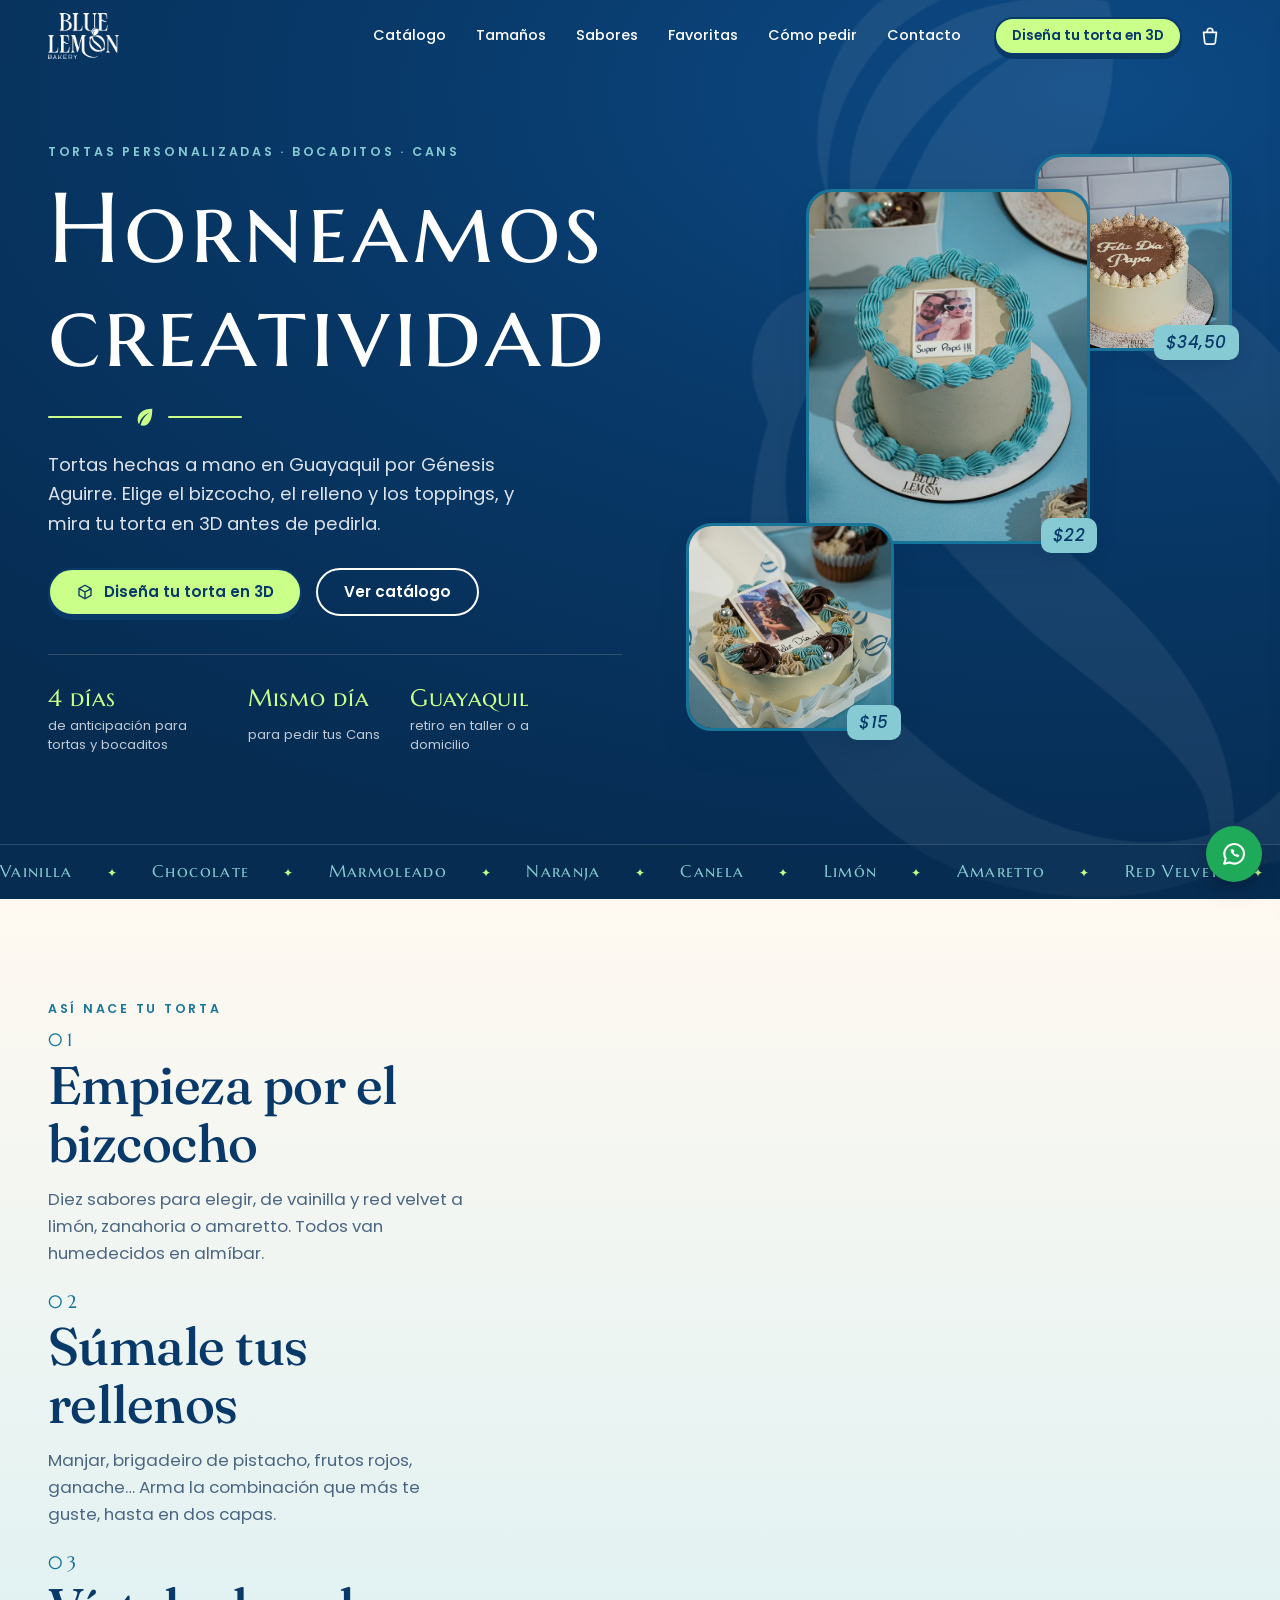
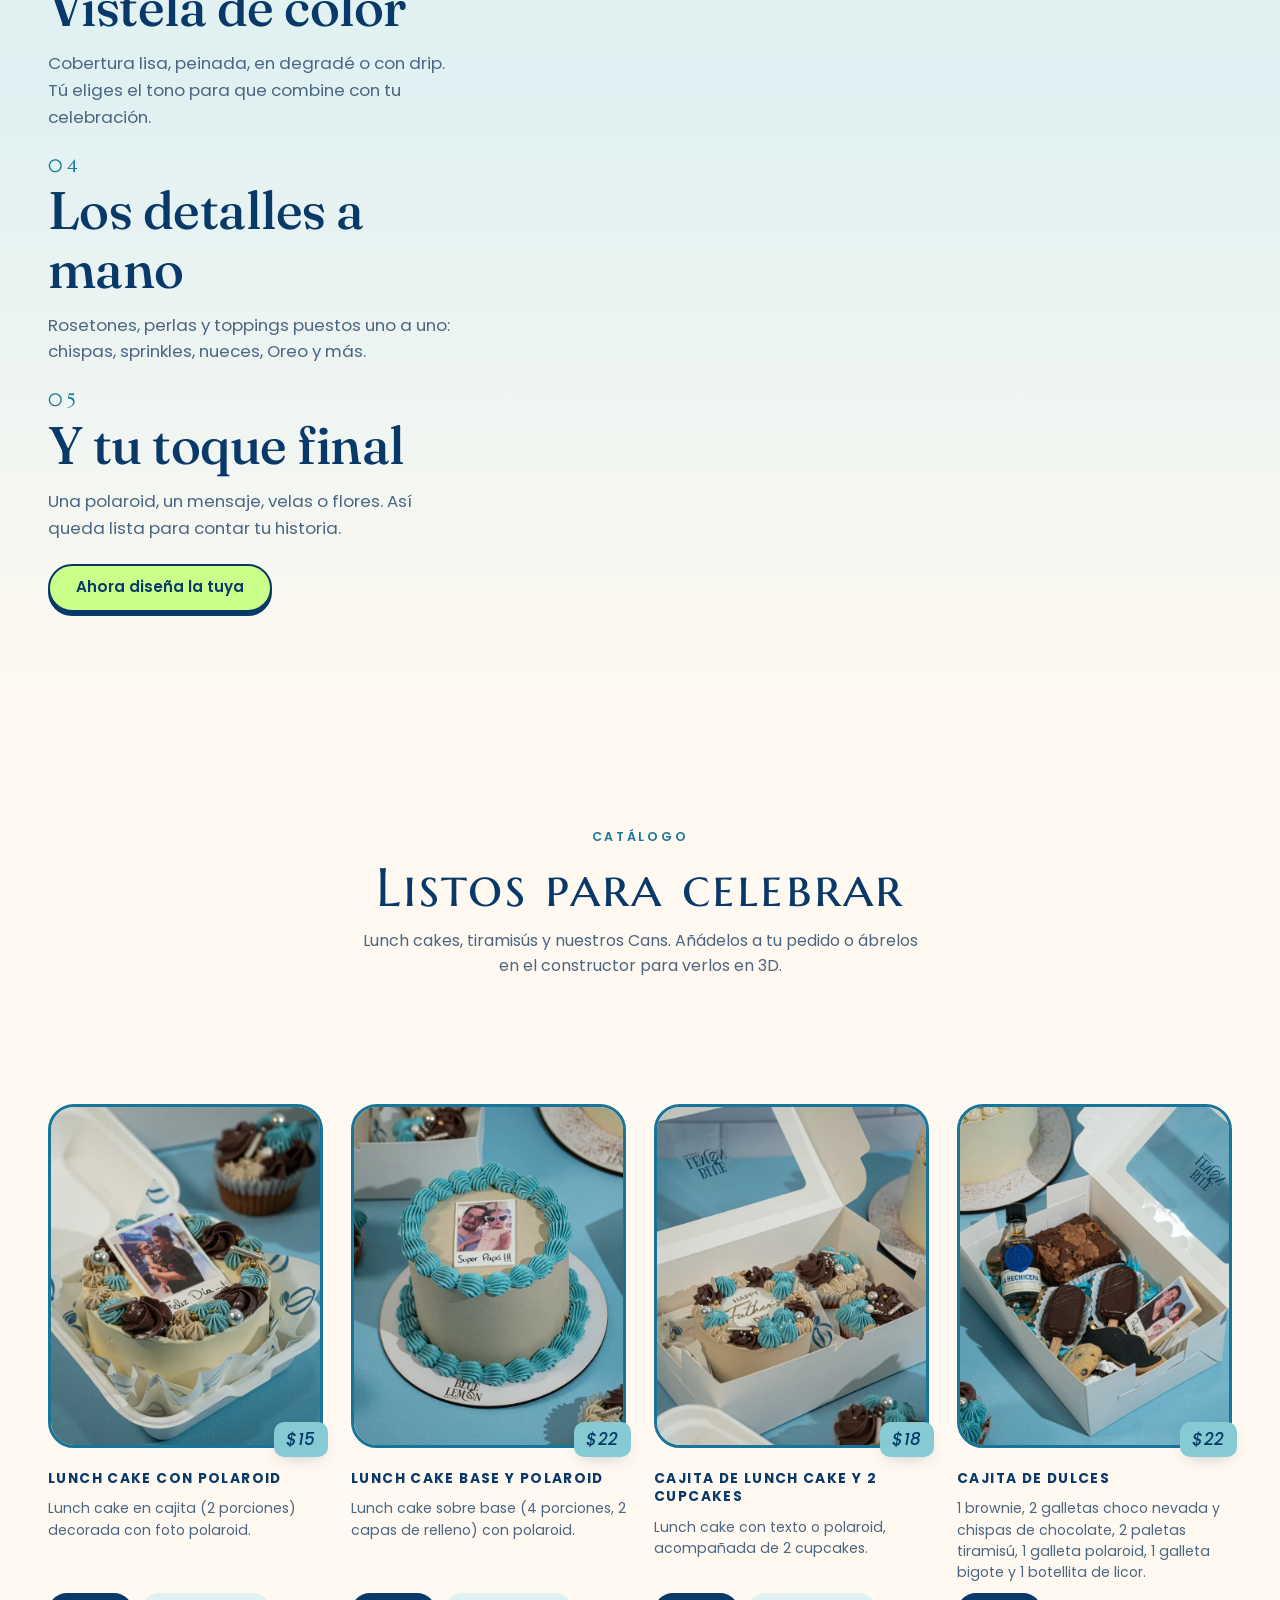
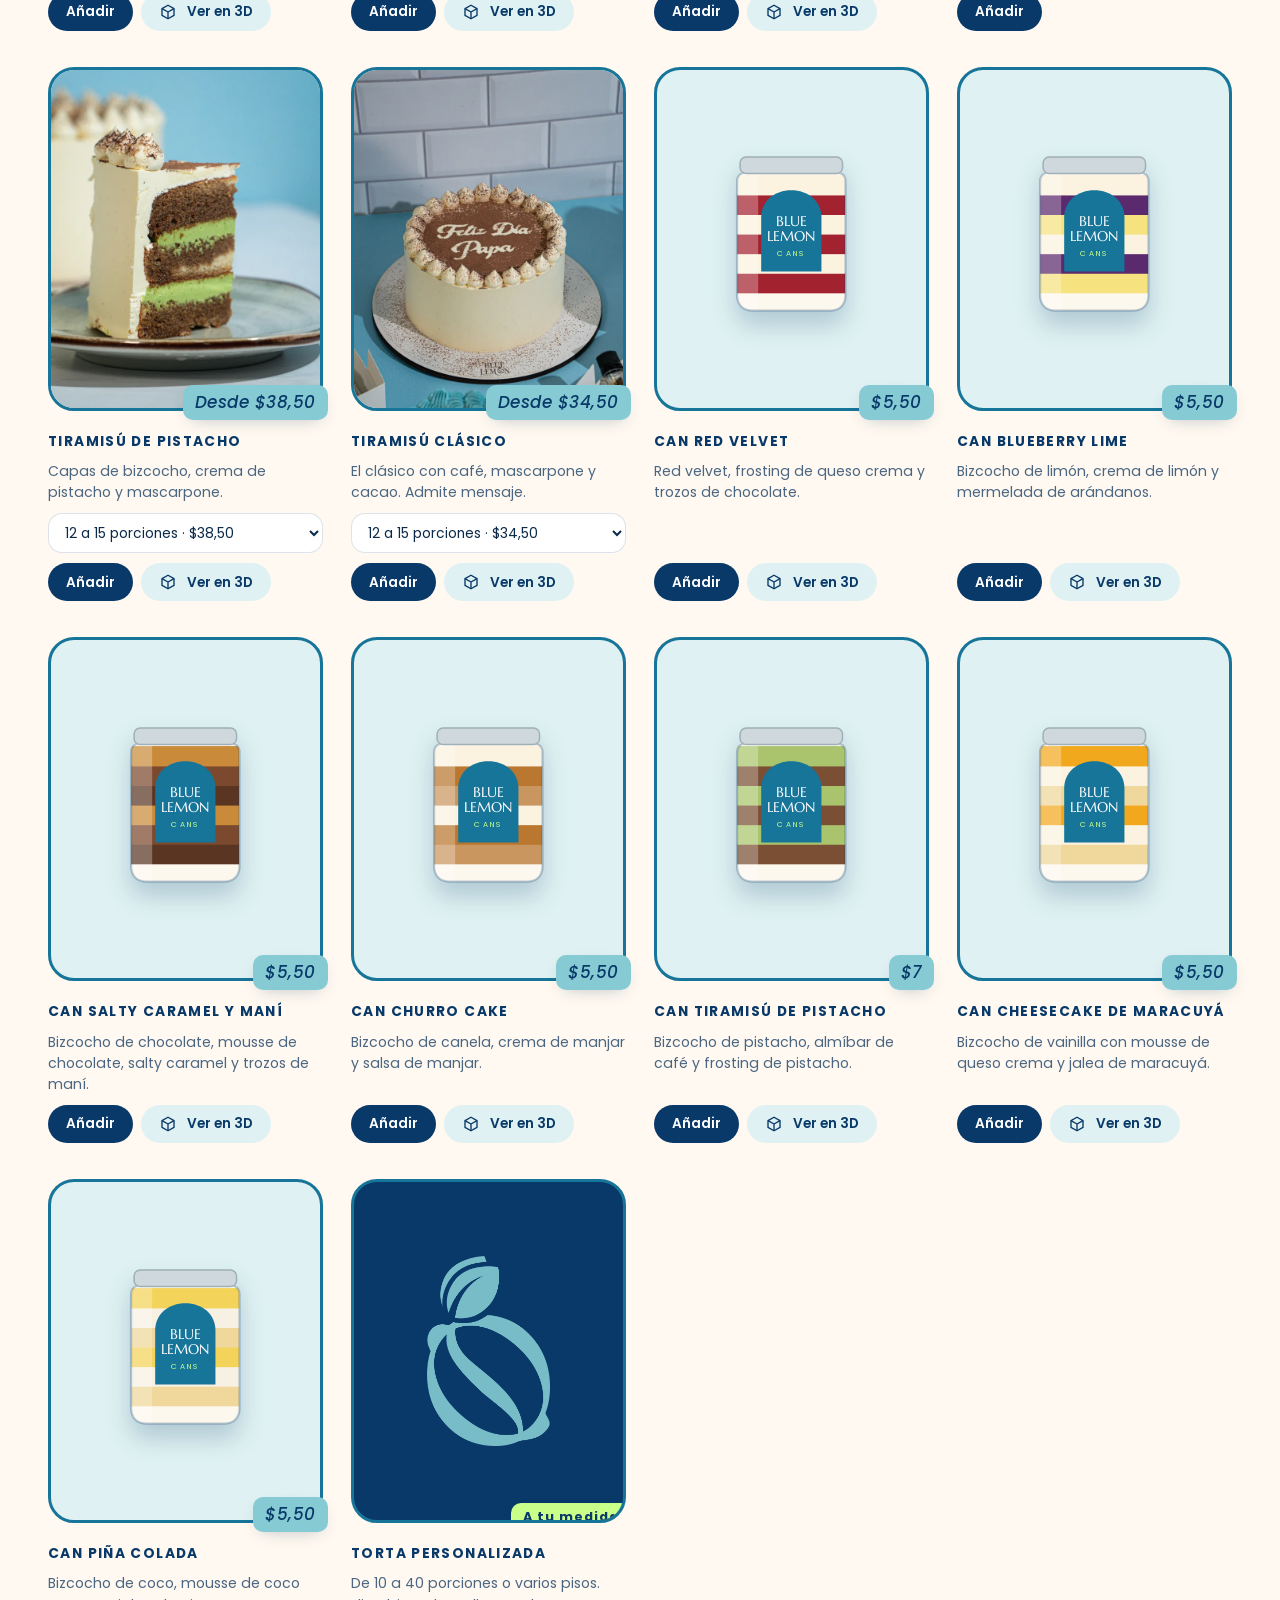
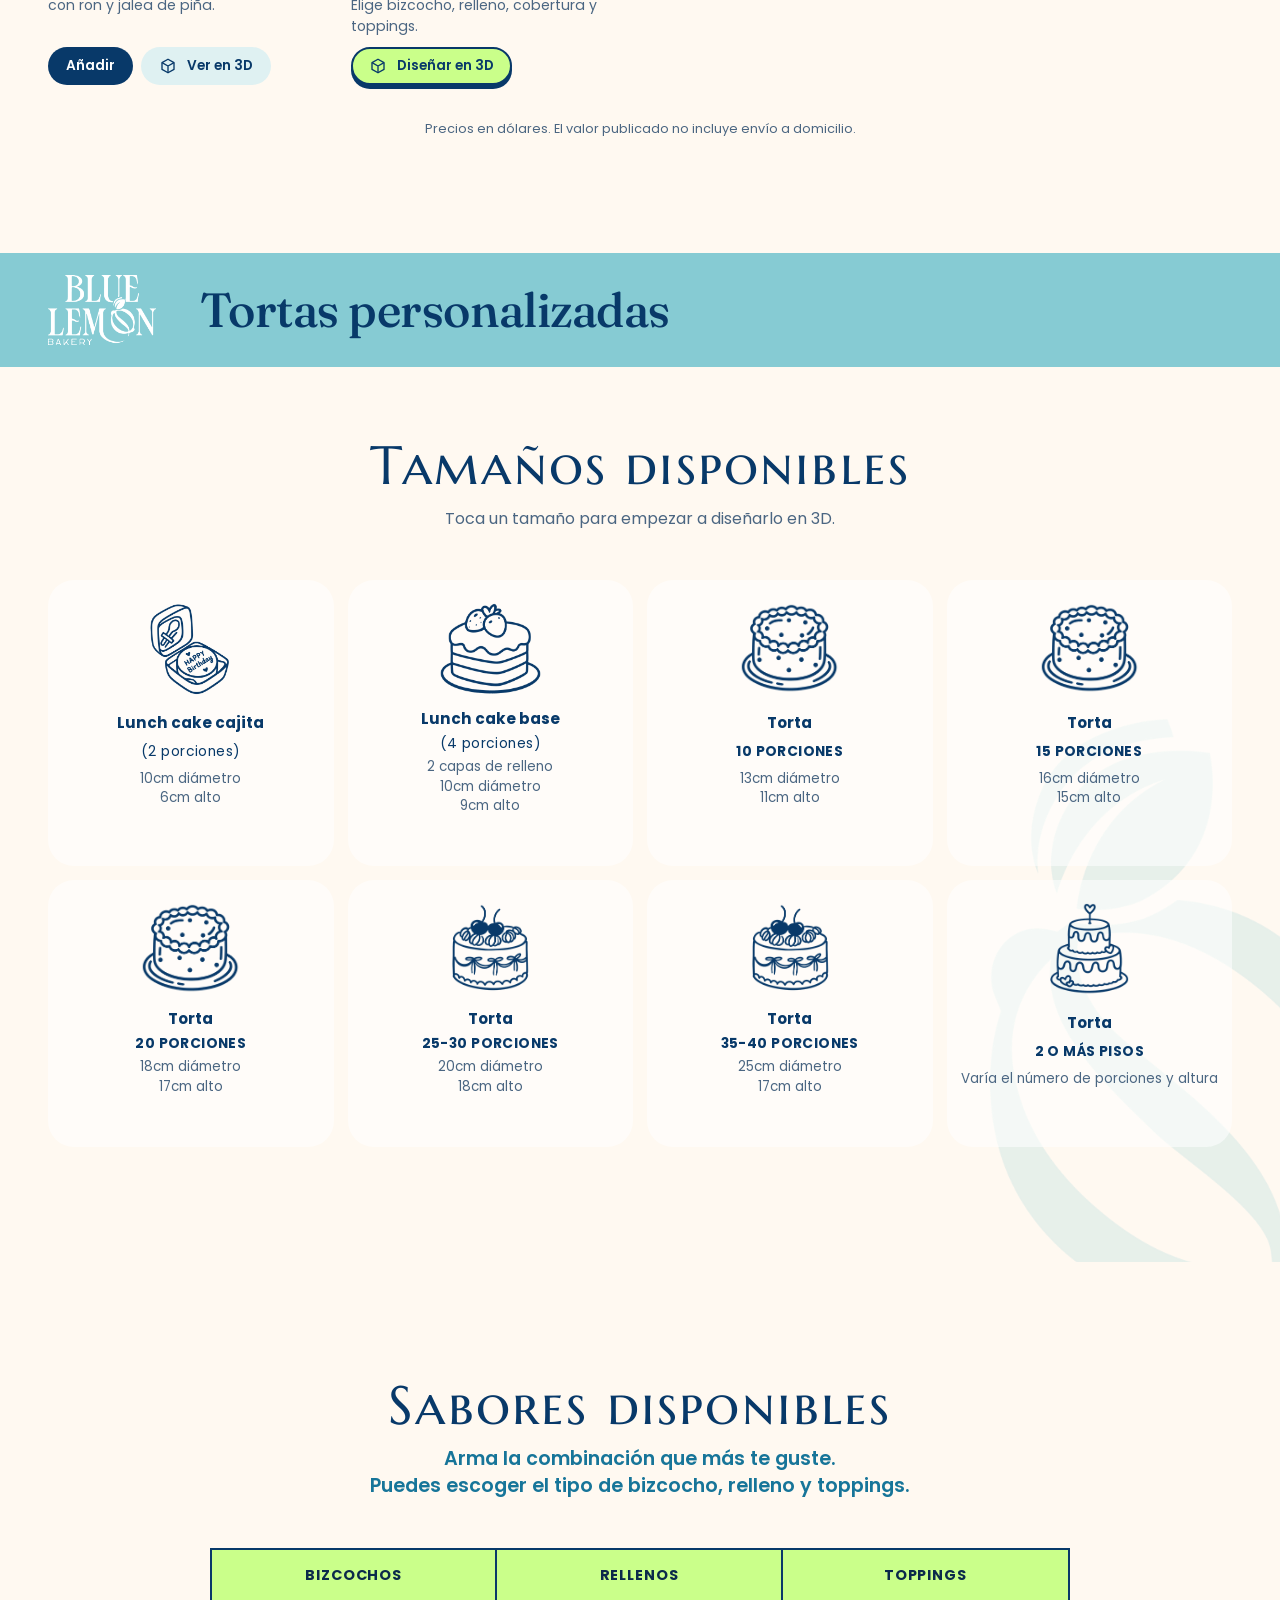
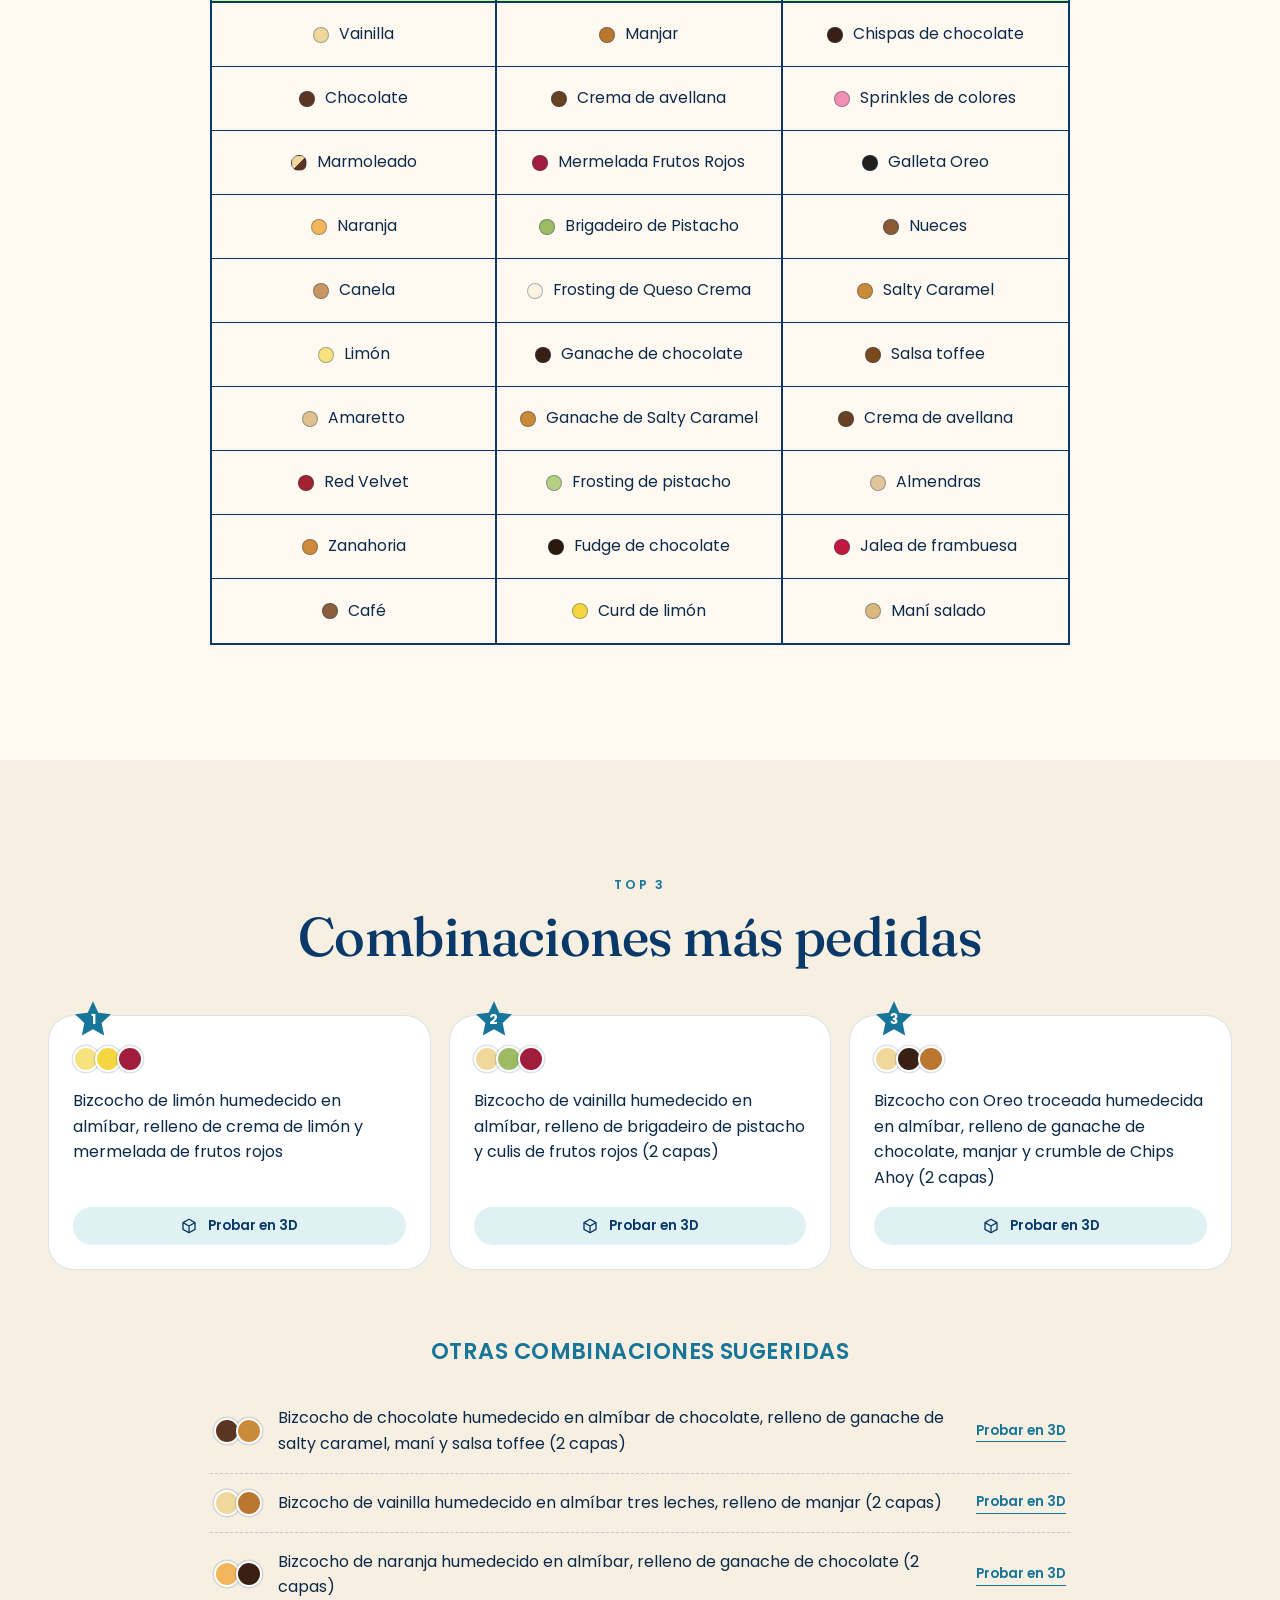
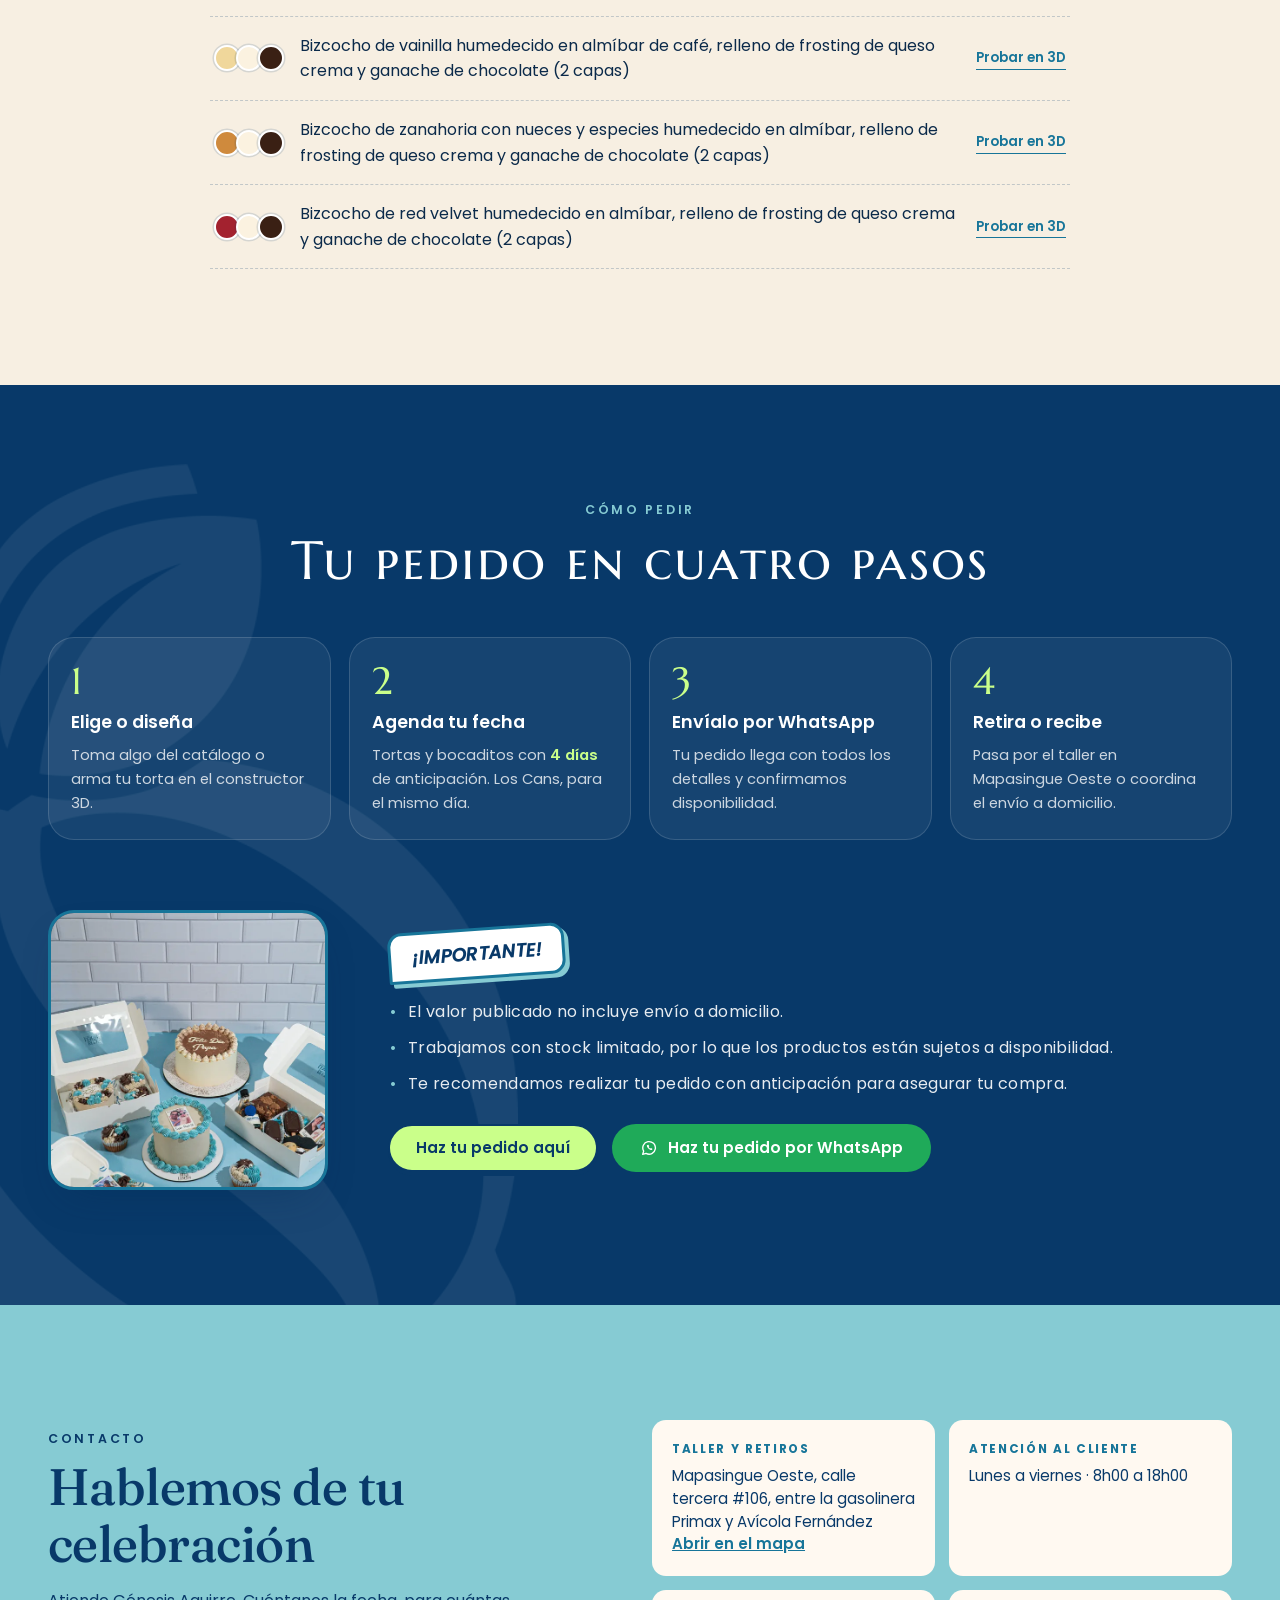
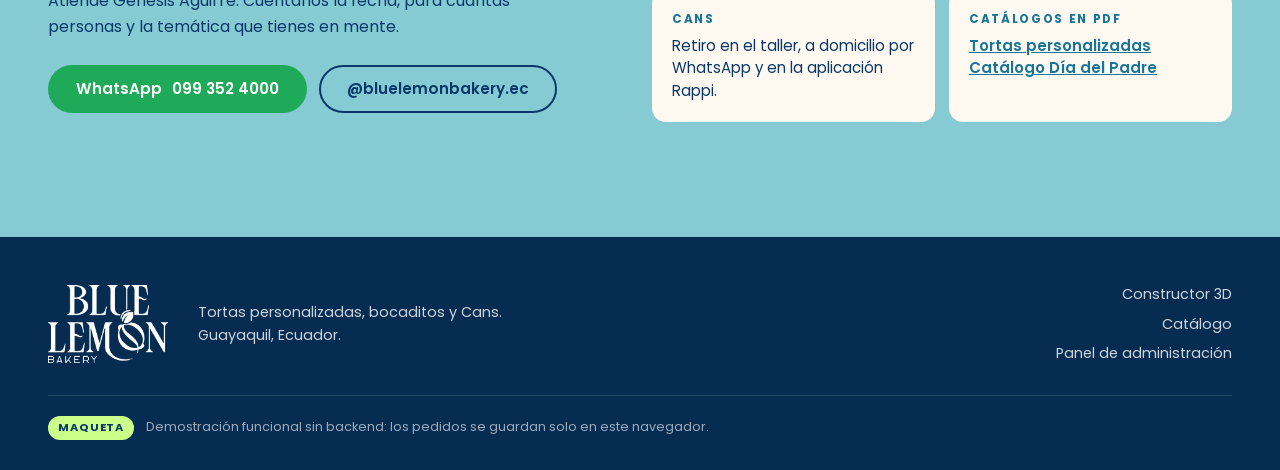
==== commit 83be8b1f: "Portada con escena 3D animada y botones de pedido separados - La portada muestra una torta de dos pi" ====
--- a/index.html
+++ b/index.html
@@ -72,6 +72,7 @@
           </ul>
         </div>
         <div class="hero-collage" aria-hidden="true">
+          <canvas id="hero-canvas"></canvas>
           <figure class="frame frame-a" data-parallax="-0.06"><img src="assets/img/foto-lunchcake-base.webp" alt="" width="676" height="1200"><span class="price-tag">$22</span></figure>
           <figure class="frame frame-b" data-parallax="0.1"><img src="assets/img/foto-tiramisu-clasico.webp" alt="" width="676" height="1200"><span class="price-tag">$34,50</span></figure>
           <figure class="frame frame-c" data-parallax="-0.14"><img src="assets/img/foto-lunchcake-polaroid.webp" alt="" width="676" height="1200"><span class="price-tag">$15</span></figure>
@@ -200,7 +201,12 @@
               <li>Te recomendamos realizar tu pedido con anticipación para asegurar tu compra.</li>
               <li id="campaign-close" hidden></li>
             </ul>
-            <a class="btn btn-lime" data-wa href="#" target="_blank" rel="noopener">Haz tu pedido aquí</a>
+            <div class="important-cta">
+              <a class="btn btn-lime" href="#catalogo" data-order-here>Haz tu pedido aquí</a>
+              <a class="btn btn-wa" data-wa href="#" target="_blank" rel="noopener">
+                <svg viewBox="0 0 24 24" fill="none" stroke="currentColor" stroke-width="1.8" stroke-linecap="round" stroke-linejoin="round"><path d="M3.6 20.4l1.3-4.3a8.4 8.4 0 1 1 3.2 3.1z"/><path d="M9.2 8.2c-.6 2.6 3 6.3 6.4 6.5l1.1-1.5-2-1.3-1 .8c-.9-.5-1.6-1.2-2.1-2.1l.8-1L11.1 7.7z" fill="currentColor" stroke="none"/></svg>
+                Haz tu pedido por WhatsApp</a>
+            </div>
           </div>
         </div>
       </div>
--- a/assets/css/site.css
+++ b/assets/css/site.css
@@ -27,8 +27,26 @@
 .frame img { width: 100%; height: 100%; object-fit: cover; border-radius: calc(var(--radius) - 3px); }
 .frame .price-tag { position: absolute; right: -10px; bottom: -12px; font-size: 1.05rem; box-shadow: var(--shadow-sm); }
 
-.hero-collage { position: relative; height: clamp(380px, 46vw, 600px); }
-.hero-collage .frame { position: absolute; will-change: transform; }
+[data-parallax] { transform: translate3d(0, var(--py, 0px), 0); }
+.hero-collage { position: relative; height: clamp(380px, 46vw, 600px); perspective: 1000px; }
+.hero-collage .frame {
+  position: absolute; will-change: transform;
+  transform: translate3d(0, var(--py, 0px), 0) rotateX(var(--rx, 0deg)) rotateY(var(--ry, 0deg)) rotate(var(--rot, 0deg));
+}
+#hero-canvas { display: none; }
+
+/* Con WebGL la portada pasa a ser una escena 3D; las fotos quedan como apoyo en las esquinas. */
+.hero-collage.has-3d::before {
+  content: ''; position: absolute; left: 50%; top: 52%; width: 92%; aspect-ratio: 1; transform: translate(-50%, -50%);
+  background: radial-gradient(closest-side, rgba(134, 203, 211, 0.34), rgba(134, 203, 211, 0)); border-radius: 50%;
+}
+.has-3d #hero-canvas { display: block; position: absolute; left: -8%; top: -20%; width: 128%; height: 140%; z-index: 2; pointer-events: none; }
+.has-3d .frame-a { display: none; }
+.has-3d .frame-b { width: 29%; top: -3%; right: -3%; --rot: 6deg; z-index: 1; }
+.has-3d .frame-c { width: 30%; left: -3%; bottom: -1%; --rot: -7deg; z-index: 3; }
+.has-3d .frame { opacity: 0; animation: frame-in 0.9s var(--ease) 1.5s forwards; }
+.has-3d .frame-c { animation-delay: 1.8s; }
+@keyframes frame-in { from { opacity: 0; scale: 0.8; } to { opacity: 1; scale: 1; } }
 .frame-a { width: 52%; aspect-ratio: 4 / 5; left: 22%; top: 6%; z-index: 2; }
 .frame-b { width: 36%; aspect-ratio: 1; right: 0; top: 0; z-index: 1; }
 .frame-c { width: 38%; aspect-ratio: 1; left: 0; bottom: 2%; z-index: 3; }
@@ -42,6 +60,17 @@
   .hero-grid { grid-template-columns: 1fr; }
   .hero-collage { height: clamp(300px, 78vw, 460px); max-width: 520px; width: 100%; margin-inline: auto; }
   .hero-facts li { max-width: 46%; }
+  /* En móvil la escena 3D va justo debajo del título, antes del texto y los botones. */
+  .hero-grid:has(.has-3d) { gap: 0; }
+  .hero-grid:has(.has-3d) .hero-copy { display: contents; }
+  .hero-grid:has(.has-3d) .hero-copy > * { order: 3; }
+  .hero-grid:has(.has-3d) .hero-copy > .hero-eyebrow, .hero-grid:has(.has-3d) .hero-copy > h1 { order: 1; }
+  .hero-grid:has(.has-3d) .hero-copy > h1 { margin-bottom: 0; }
+  .has-3d #hero-canvas { left: -5%; width: 110%; top: -10%; height: 120%; }
+  .hero-grid:has(.has-3d) .divider { display: none; }
+  .hero-collage.has-3d { order: 2; height: clamp(250px, 68vw, 400px); margin-block: 4px 0; }
+  .has-3d .frame-b { width: 27%; top: 0; right: 0; }
+  .has-3d .frame-c { width: 27%; left: 0; bottom: 2%; }
 }
 
 /* ---------- Historia con scroll ---------- */
@@ -197,6 +226,7 @@
 .important { margin-top: clamp(40px, 6vw, 70px); display: grid; grid-template-columns: minmax(180px, 280px) 1fr; gap: clamp(24px, 5vw, 60px); align-items: center; }
 .important .frame { aspect-ratio: 1; }
 .important ul { display: grid; gap: 10px; margin: 20px 0 28px; }
+.important-cta { display: flex; flex-wrap: wrap; gap: 14px; }
 .important li { padding-left: 20px; position: relative; color: rgba(255, 255, 255, 0.9); letter-spacing: 0.02em; }
 .important li::before { content: '•'; position: absolute; left: 2px; color: var(--teal); }
 .sticker {
